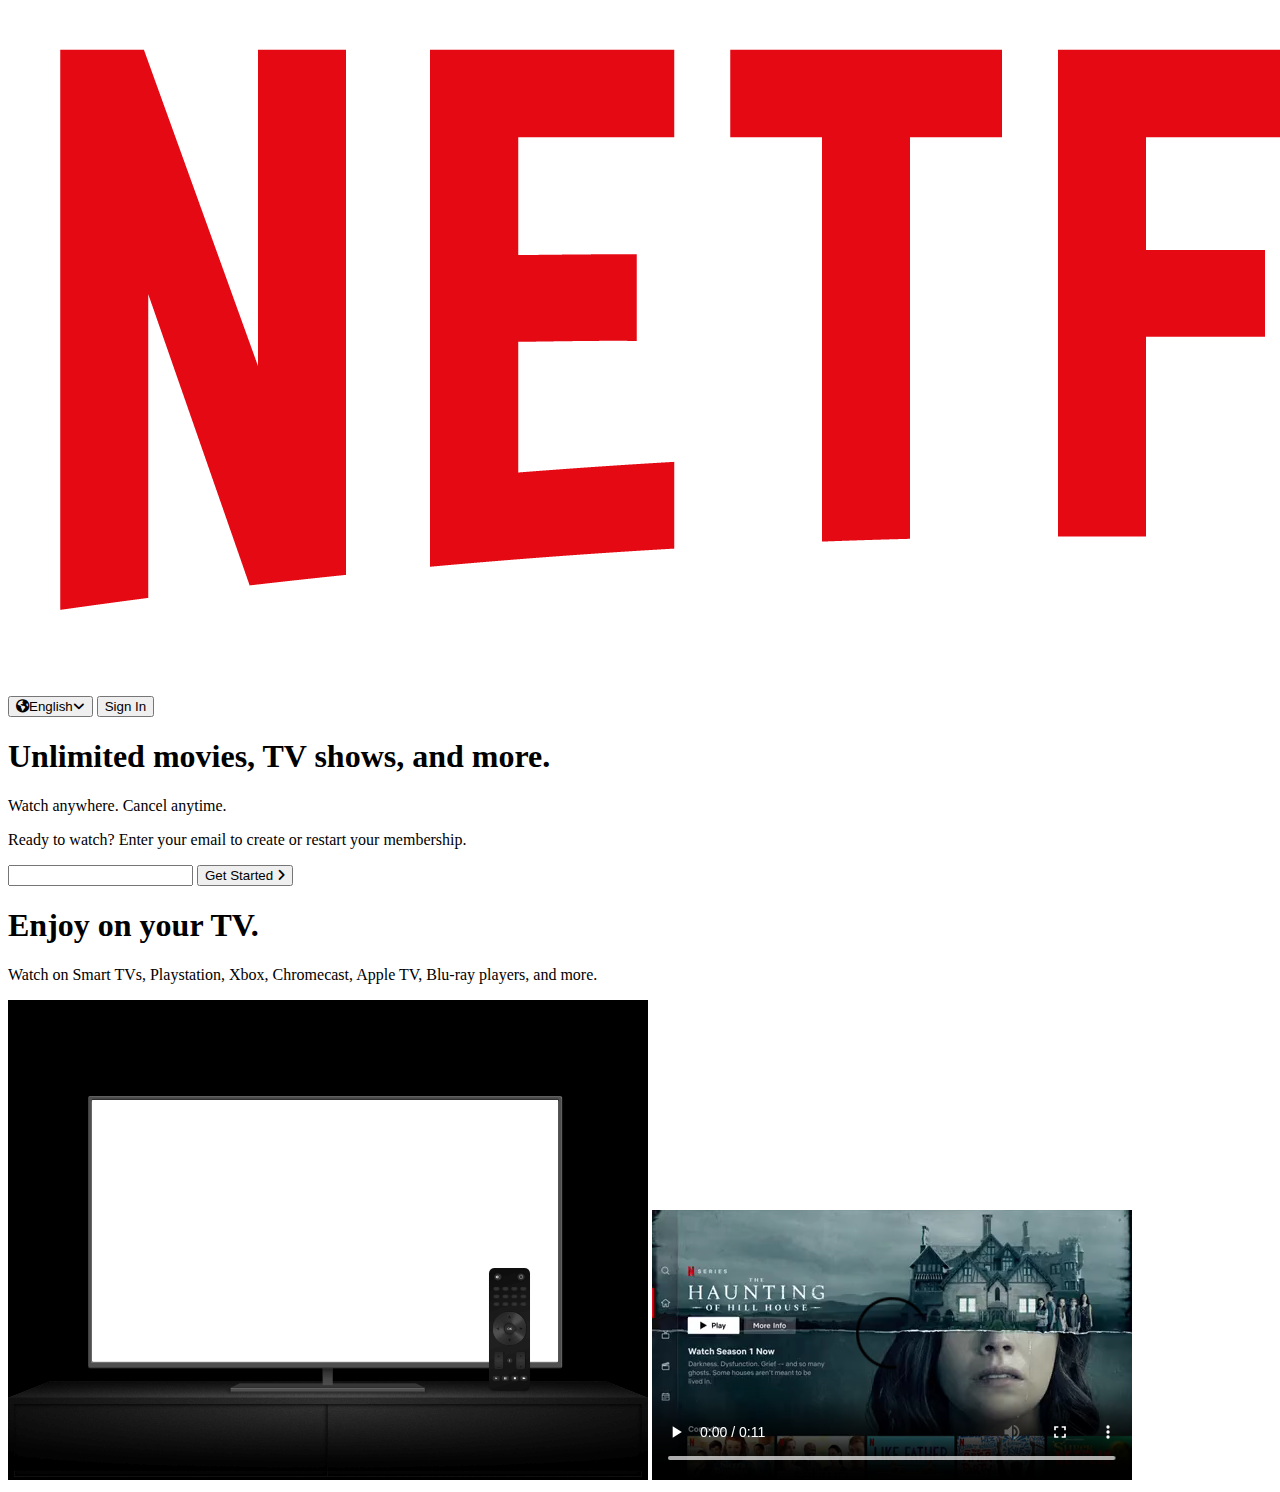
==== src/index.html @ de7ac5b5 "tv section done" ====
<!DOCTYPE html>
<html lang="en">
<head>
    <meta charset="UTF-8">
    <meta http-equiv="X-UA-Compatible" content="IE=edge">
    <meta name="viewport" content="width=device-width, initial-scale=1.0">
    <link rel="stylesheet" href="https://cdnjs.cloudflare.com/ajax/libs/font-awesome/6.1.1/css/all.min.css"/>
    <link rel="stylesheet" href="./styles/main.css">
    <title>Netflix-Clone</title>
</head>
<body>
    <header>
        <div class="logo"><a href="#"><img src="./images/netflix-logo-png-2562.png" alt=""></a></div>
        <div class="header-right">
            <button class="lan"><i class="fa-solid fa-earth-americas"></i>English<i class="fa-solid fa-angle-down"></i></button>
            <button class="signIn">Sign In</button>
        </div>
    </header>
    <section class="bg">
        <div class="form">
            <h1>Unlimited movies, TV shows, and more.</h1>
            <p>Watch anywhere. Cancel anytime.</p>
            <p>Ready to watch? Enter your email to create or restart your membership.</p>
            <form action="">
                <input type="email" name="email" id="1">
                <button>Get Started <i class="fa-solid fa-angle-right"></i></button>
            </form>
        </div>
        <div class="brightness"></div>
    </section>
    <main>
        <div class="tv">
            <div class="tv-container">
                <div class="tv-text">
                    <h1>Enjoy on your TV.</h1>
                    <p>Watch on Smart TVs, Playstation, Xbox, Chromecast, Apple TV, Blu-ray players, and more.</p>
                </div>
                <div class="tv-img">
                    <a class="tv-png"><img src="./images/tv.png" alt=""></a>
                    <a class="tv-vid"><video controls autoplay loop >
                        <source src="./images/video-tv-0819.m4v">
                    </video></a>
                </div>
            </div>
        </div>
    </main>
</body>
</html>
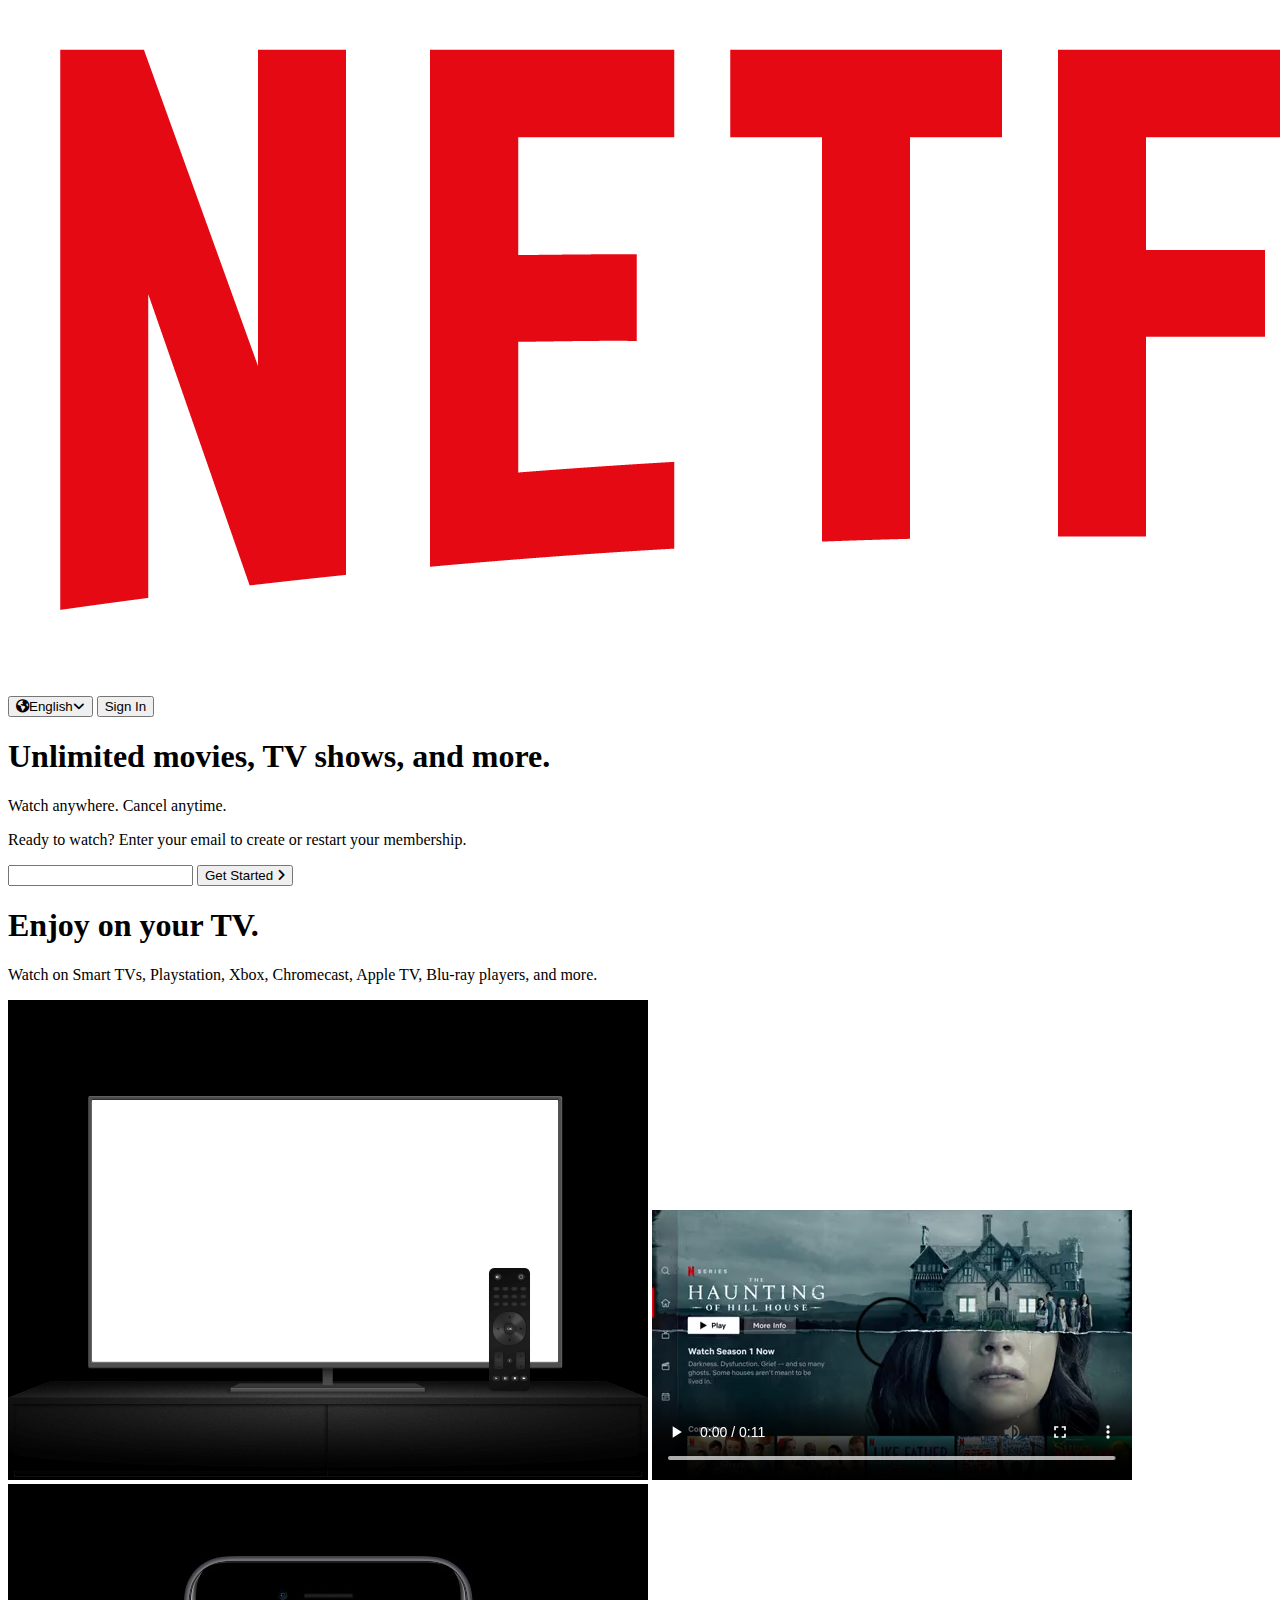
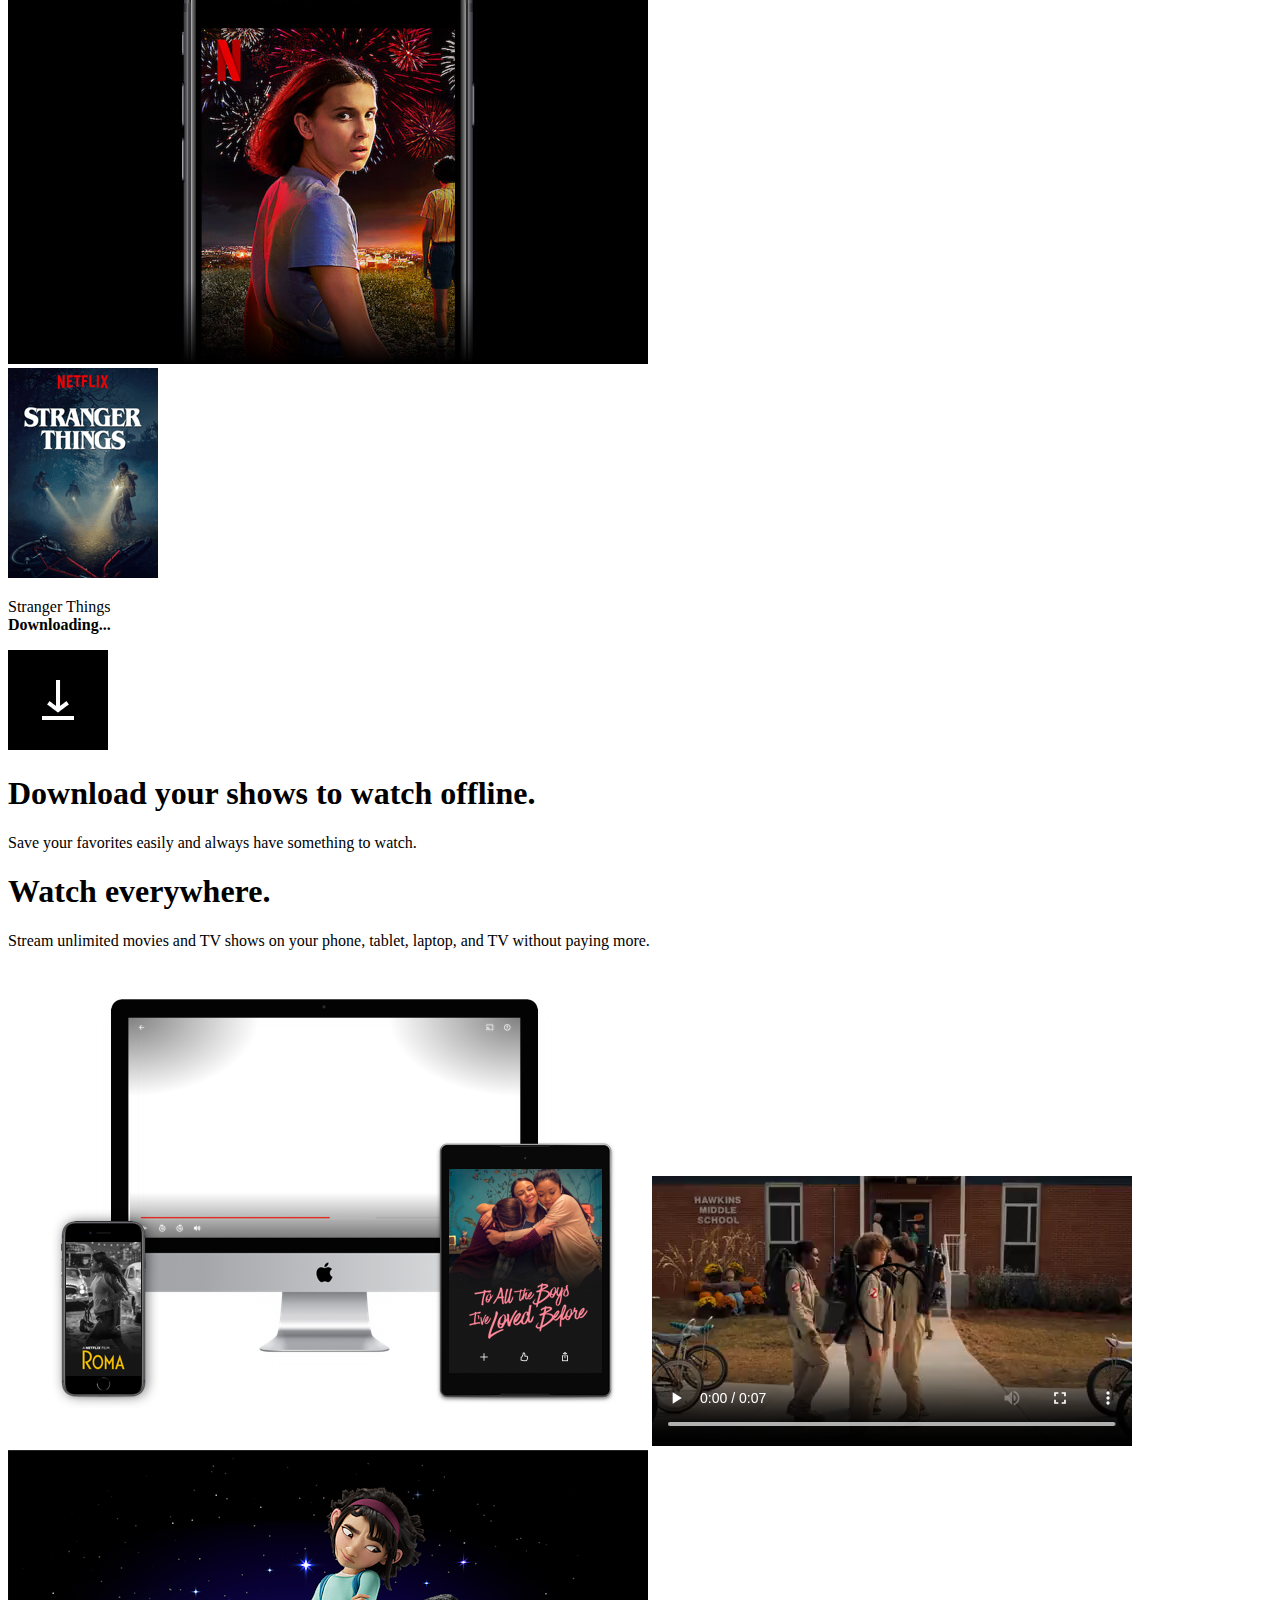
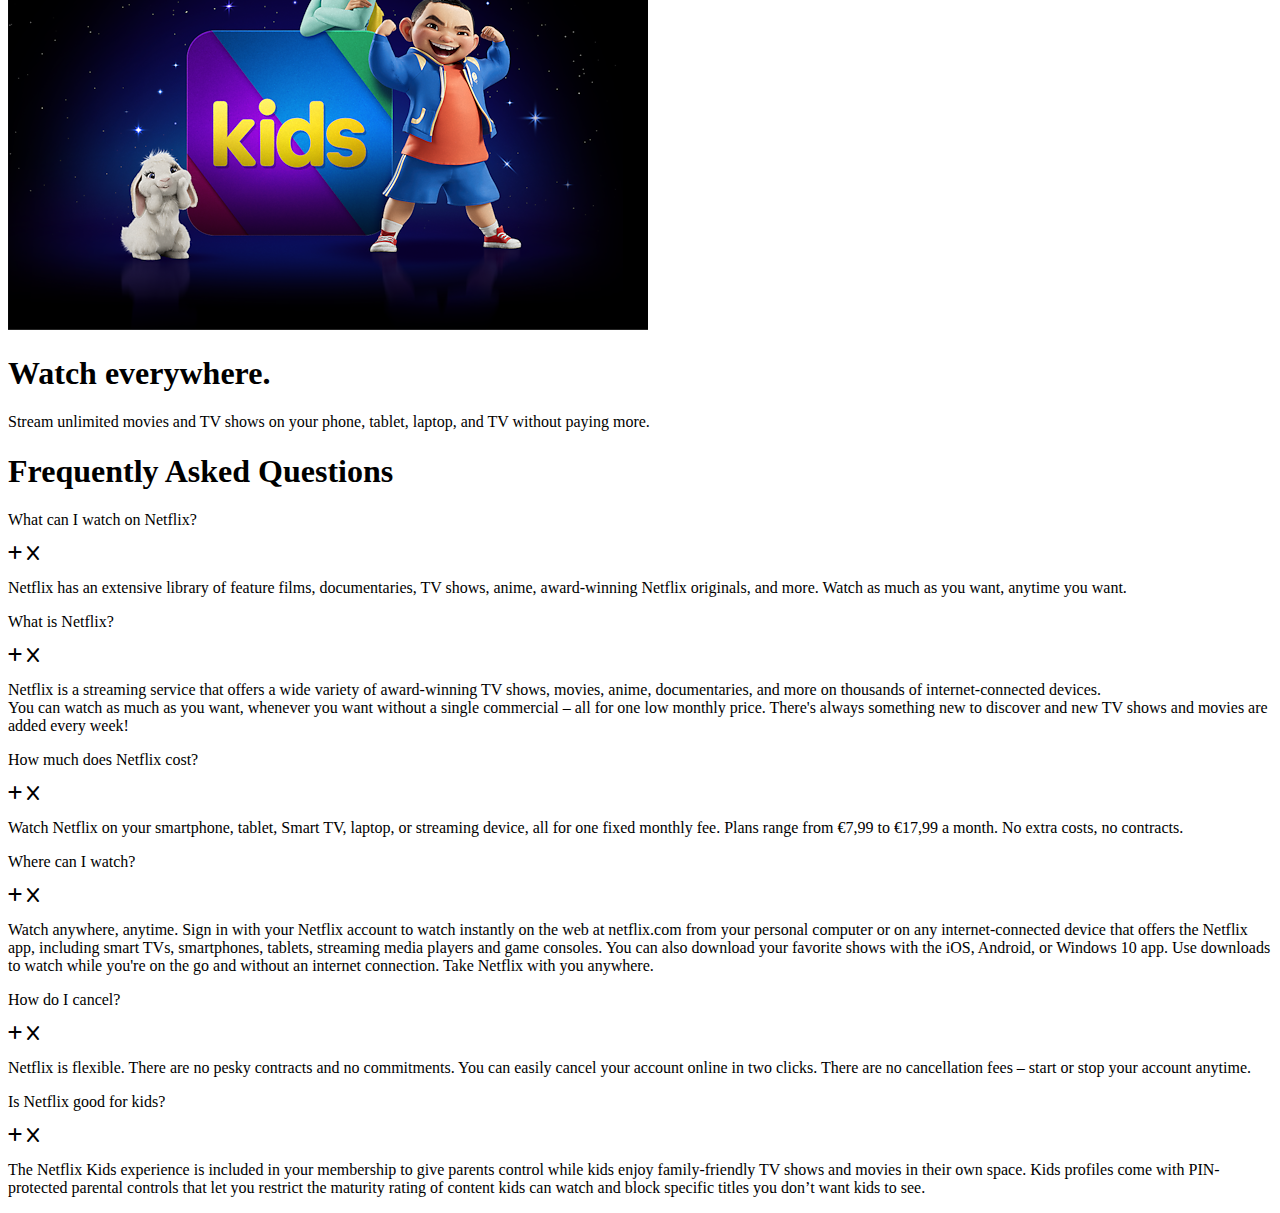
==== commit ea754d19: "asked section done" ====
--- a/src/index.html
+++ b/src/index.html
@@ -1,48 +1,249 @@
 <!DOCTYPE html>
 <html lang="en">
-<head>
-    <meta charset="UTF-8">
-    <meta http-equiv="X-UA-Compatible" content="IE=edge">
-    <meta name="viewport" content="width=device-width, initial-scale=1.0">
-    <link rel="stylesheet" href="https://cdnjs.cloudflare.com/ajax/libs/font-awesome/6.1.1/css/all.min.css"/>
-    <link rel="stylesheet" href="./styles/main.css">
+  <head>
+    <meta charset="UTF-8" />
+    <meta http-equiv="X-UA-Compatible" content="IE=edge" />
+    <meta name="viewport" content="width=device-width, initial-scale=1.0" />
+    <link
+      rel="stylesheet"
+      href="https://cdnjs.cloudflare.com/ajax/libs/font-awesome/6.1.1/css/all.min.css"
+    />
+    <link rel="stylesheet" href="./styles/main.css" />
     <title>Netflix-Clone</title>
-</head>
-<body>
+  </head>
+  <body>
     <header>
-        <div class="logo"><a href="#"><img src="./images/netflix-logo-png-2562.png" alt=""></a></div>
-        <div class="header-right">
-            <button class="lan"><i class="fa-solid fa-earth-americas"></i>English<i class="fa-solid fa-angle-down"></i></button>
-            <button class="signIn">Sign In</button>
-        </div>
+      <div class="logo">
+        <a href="#"><img src="./images/netflix-logo-png-2562.png" alt="" /></a>
+      </div>
+      <div class="header-right">
+        <button class="lan">
+          <i class="fa-solid fa-earth-americas"></i>English<i
+            class="fa-solid fa-angle-down"
+          ></i>
+        </button>
+        <button class="signIn">Sign In</button>
+      </div>
     </header>
     <section class="bg">
-        <div class="form">
-            <h1>Unlimited movies, TV shows, and more.</h1>
-            <p>Watch anywhere. Cancel anytime.</p>
-            <p>Ready to watch? Enter your email to create or restart your membership.</p>
-            <form action="">
-                <input type="email" name="email" id="1">
-                <button>Get Started <i class="fa-solid fa-angle-right"></i></button>
-            </form>
-        </div>
-        <div class="brightness"></div>
+      <div class="form">
+        <h1>Unlimited movies, TV shows, and more.</h1>
+        <p>Watch anywhere. Cancel anytime.</p>
+        <p>
+          Ready to watch? Enter your email to create or restart your membership.
+        </p>
+        <form action="">
+          <input type="email" name="email" id="1" />
+          <button>Get Started <i class="fa-solid fa-angle-right"></i></button>
+        </form>
+      </div>
+      <div class="brightness"></div>
     </section>
     <main>
-        <div class="tv">
-            <div class="tv-container">
-                <div class="tv-text">
-                    <h1>Enjoy on your TV.</h1>
-                    <p>Watch on Smart TVs, Playstation, Xbox, Chromecast, Apple TV, Blu-ray players, and more.</p>
-                </div>
-                <div class="tv-img">
-                    <a class="tv-png"><img src="./images/tv.png" alt=""></a>
-                    <a class="tv-vid"><video controls autoplay loop >
-                        <source src="./images/video-tv-0819.m4v">
-                    </video></a>
-                </div>
-            </div>
-        </div>
+      <!-- ============ Tv =========== -->
+      <div class="tv">
+        <div class="tv-container">
+          <div class="tv-text">
+            <h1>Enjoy on your TV.</h1>
+            <p>
+              Watch on Smart TVs, Playstation, Xbox, Chromecast, Apple TV,
+              Blu-ray players, and more.
+            </p>
+          </div>
+          <div class="tv-img">
+            <a class="tv-png"><img src="./images/tv.png" alt="" /></a>
+            <a class="tv-vid"
+              ><video controls autoplay loop>
+                <source src="./images/video-tv-0819.m4v" /></video
+            ></a>
+          </div>
+        </div>
+      </div>
+      <!-- ============ download =============== -->
+      <div class="download">
+        <div class="download-container">
+          <div class="download-img">
+            <a class="do-img" href="#"
+              ><img src="./images/mobile-0819.jpg" alt=""
+            /></a>
+            <div class="icon">
+              <a href="#"><img src="./images/boxshot.png" alt="" /></a>
+              <p>
+                Stranger Things <br />
+                <b>Downloading...</b>
+              </p>
+              <a><img src="./images/download-icon.gif" alt="" /> </a>
+            </div>
+          </div>
+          <div class="download-text">
+            <h1>Download your shows to watch offline.</h1>
+            <p>
+              Save your favorites easily and always have something to watch.
+            </p>
+          </div>
+        </div>
+      </div>
+      <!-- ============ watch everywhere ============ -->
+      <div class="everywhere">
+        <div class="everywhere-container">
+          <div class="everywhere-text">
+            <h1>Watch everywhere.</h1>
+            <p>
+              Stream unlimited movies and TV shows on your phone, tablet,
+              laptop, and TV without paying more.
+            </p>
+          </div>
+          <div class="everywhere-img">
+            <a class="everywhere-png"
+              ><img src="./images/device-pile.png" alt=""
+            /></a>
+            <a class="everywhere-vid"
+              ><video controls autoplay loop>
+                <source src="./images/video-devices.m4v" /></video
+            ></a>
+          </div>
+        </div>
+      </div>
+      <!-- =============== kids ============= -->
+      <div class="kids">
+        <div class="kids-container">
+          <div class="kids-img">
+            <a><img src="./images/kids.png" alt="" /></a>
+          </div>
+          <div class="kids-text">
+            <h1>Watch everywhere.</h1>
+            <p>
+              Stream unlimited movies and TV shows on your phone, tablet,
+              laptop, and TV without paying more.
+            </p>
+          </div>
+        </div>
+      </div>
+      <!-- ============ asked ============ -->
+      <div class="asked">
+        <div class="asked-container">
+          <h1>Frequently Asked Questions</h1>
+          <div class="questions">
+            <div onclick="one()" class="one">
+              <a>
+                <p>What can I watch on Netflix?</p>
+                <div class="plus">
+                  <i id="plus" class="fa-solid fa-plus"></i>
+                  <i id="iX" class="fa-solid fa-x"></i>
+                </div>
+              </a>
+              <div id="details">
+                <p>
+                  Netflix has an extensive library of feature films,
+                  documentaries, TV shows, anime, award-winning Netflix
+                  originals, and more. Watch as much as you want, anytime you
+                  want.
+                </p>
+              </div>
+            </div>
+            <!-- ============= two =========== -->
+            <div onclick="two()" class="two">
+              <a>
+                <p>What is Netflix?</p>
+                <div class="plus">
+                  <i id="plusTwo" class="fa-solid fa-plus"></i>
+                  <i id="iXTwo" class="fa-solid fa-x"></i>
+                </div>
+              </a>
+              <div id="detailsTwo">
+                <p>
+                  Netflix is a streaming service that offers a wide variety of
+                  award-winning TV shows, movies, anime, documentaries, and more
+                  on thousands of internet-connected devices. <br />
+                  You can watch as much as you want, whenever you want without a
+                  single commercial – all for one low monthly price. There's
+                  always something new to discover and new TV shows and movies
+                  are added every week!
+                </p>
+              </div>
+            </div>
+            <!-- ========= three =========== -->
+            <div onclick="three()" class="three">
+              <a>
+                <p>How much does Netflix cost?</p>
+                <div class="plus">
+                  <i id="plusThree" class="fa-solid fa-plus"></i>
+                  <i id="iXThree" class="fa-solid fa-x"></i>
+                </div>
+              </a>
+              <div id="detailsThree">
+                <p>
+                  Watch Netflix on your smartphone, tablet, Smart TV, laptop, or
+                  streaming device, all for one fixed monthly fee. Plans range
+                  from €7,99 to €17,99 a month. No extra costs, no contracts.
+                </p>
+              </div>
+            </div>
+            <!-- ======= four ========== -->
+            <div onclick="four()" class="four">
+              <a>
+                <p>Where can I watch?</p>
+                <div class="plus">
+                  <i id="plusFour" class="fa-solid fa-plus"></i>
+                  <i id="iXFour" class="fa-solid fa-x"></i>
+                </div>
+              </a>
+              <div id="detailsFour">
+                <p>
+                  Watch anywhere, anytime. Sign in with your Netflix account to
+                  watch instantly on the web at netflix.com from your personal
+                  computer or on any internet-connected device that offers the
+                  Netflix app, including smart TVs, smartphones, tablets,
+                  streaming media players and game consoles. You can also
+                  download your favorite shows with the iOS, Android, or Windows
+                  10 app. Use downloads to watch while you're on the go and
+                  without an internet connection. Take Netflix with you
+                  anywhere.
+                </p>
+              </div>
+            </div>
+            <!-- =========== five ========== -->
+            <div onclick="five()" class="five">
+              <a>
+                <p>How do I cancel?</p>
+                <div class="plus">
+                  <i id="plusFive" class="fa-solid fa-plus"></i>
+                  <i id="iXFive" class="fa-solid fa-x"></i>
+                </div>
+              </a>
+              <div id="detailsFive">
+                <p>
+                  Netflix is flexible. There are no pesky contracts and no
+                  commitments. You can easily cancel your account online in two
+                  clicks. There are no cancellation fees – start or stop your
+                  account anytime.
+                </p>
+              </div>
+            </div>
+            <!-- ========== six =========== -->
+            <div onclick="six()" class="six">
+              <a>
+                <p>Is Netflix good for kids?</p>
+                <div class="plus">
+                  <i id="plusSix" class="fa-solid fa-plus"></i>
+                  <i id="iXSix" class="fa-solid fa-x"></i>
+                </div>
+              </a>
+              <div id="detailsSix">
+                <p>
+                  The Netflix Kids experience is included in your membership to
+                  give parents control while kids enjoy family-friendly TV shows
+                  and movies in their own space. Kids profiles come with
+                  PIN-protected parental controls that let you restrict the
+                  maturity rating of content kids can watch and block specific
+                  titles you don’t want kids to see.
+                </p>
+              </div>
+            </div>
+          </div>
+        </div>
+      </div>
     </main>
-</body>
-</html>+    <script src="./javascript/main.js"></script>
+  </body>
+</html>
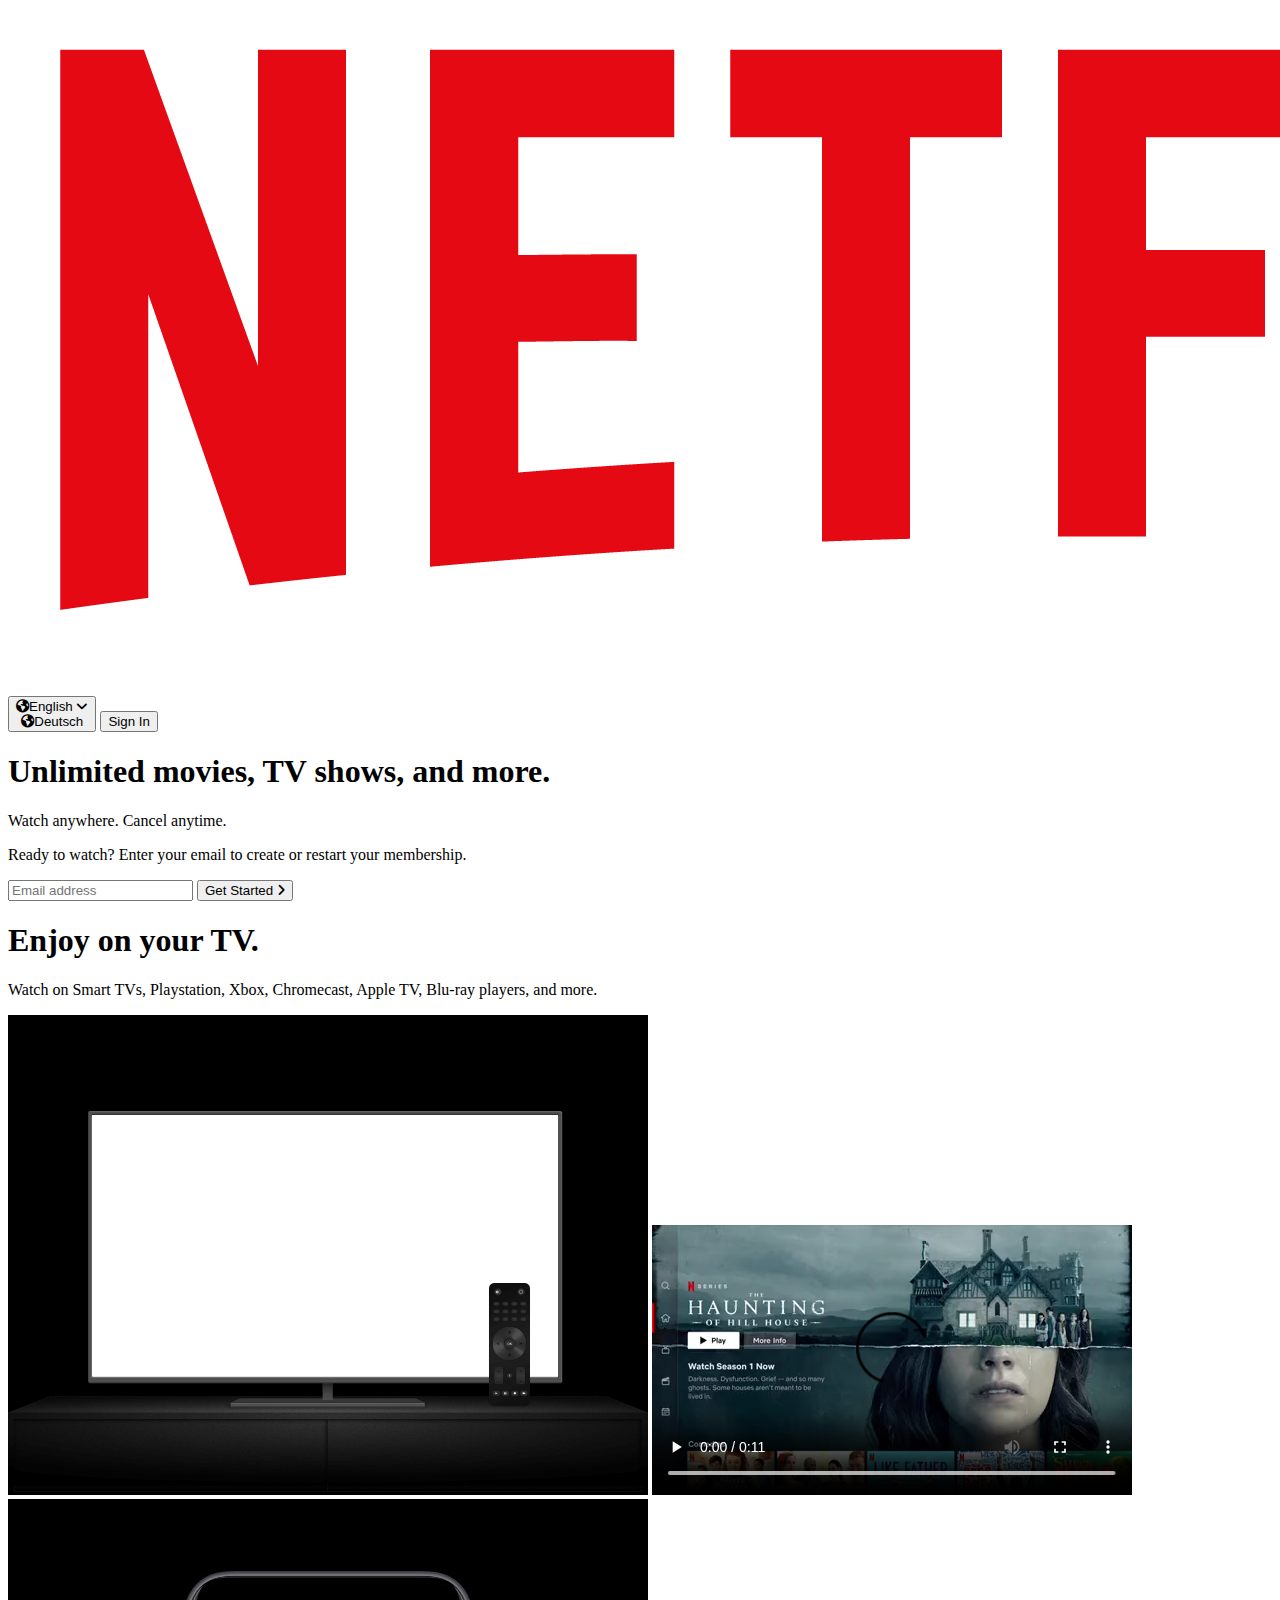
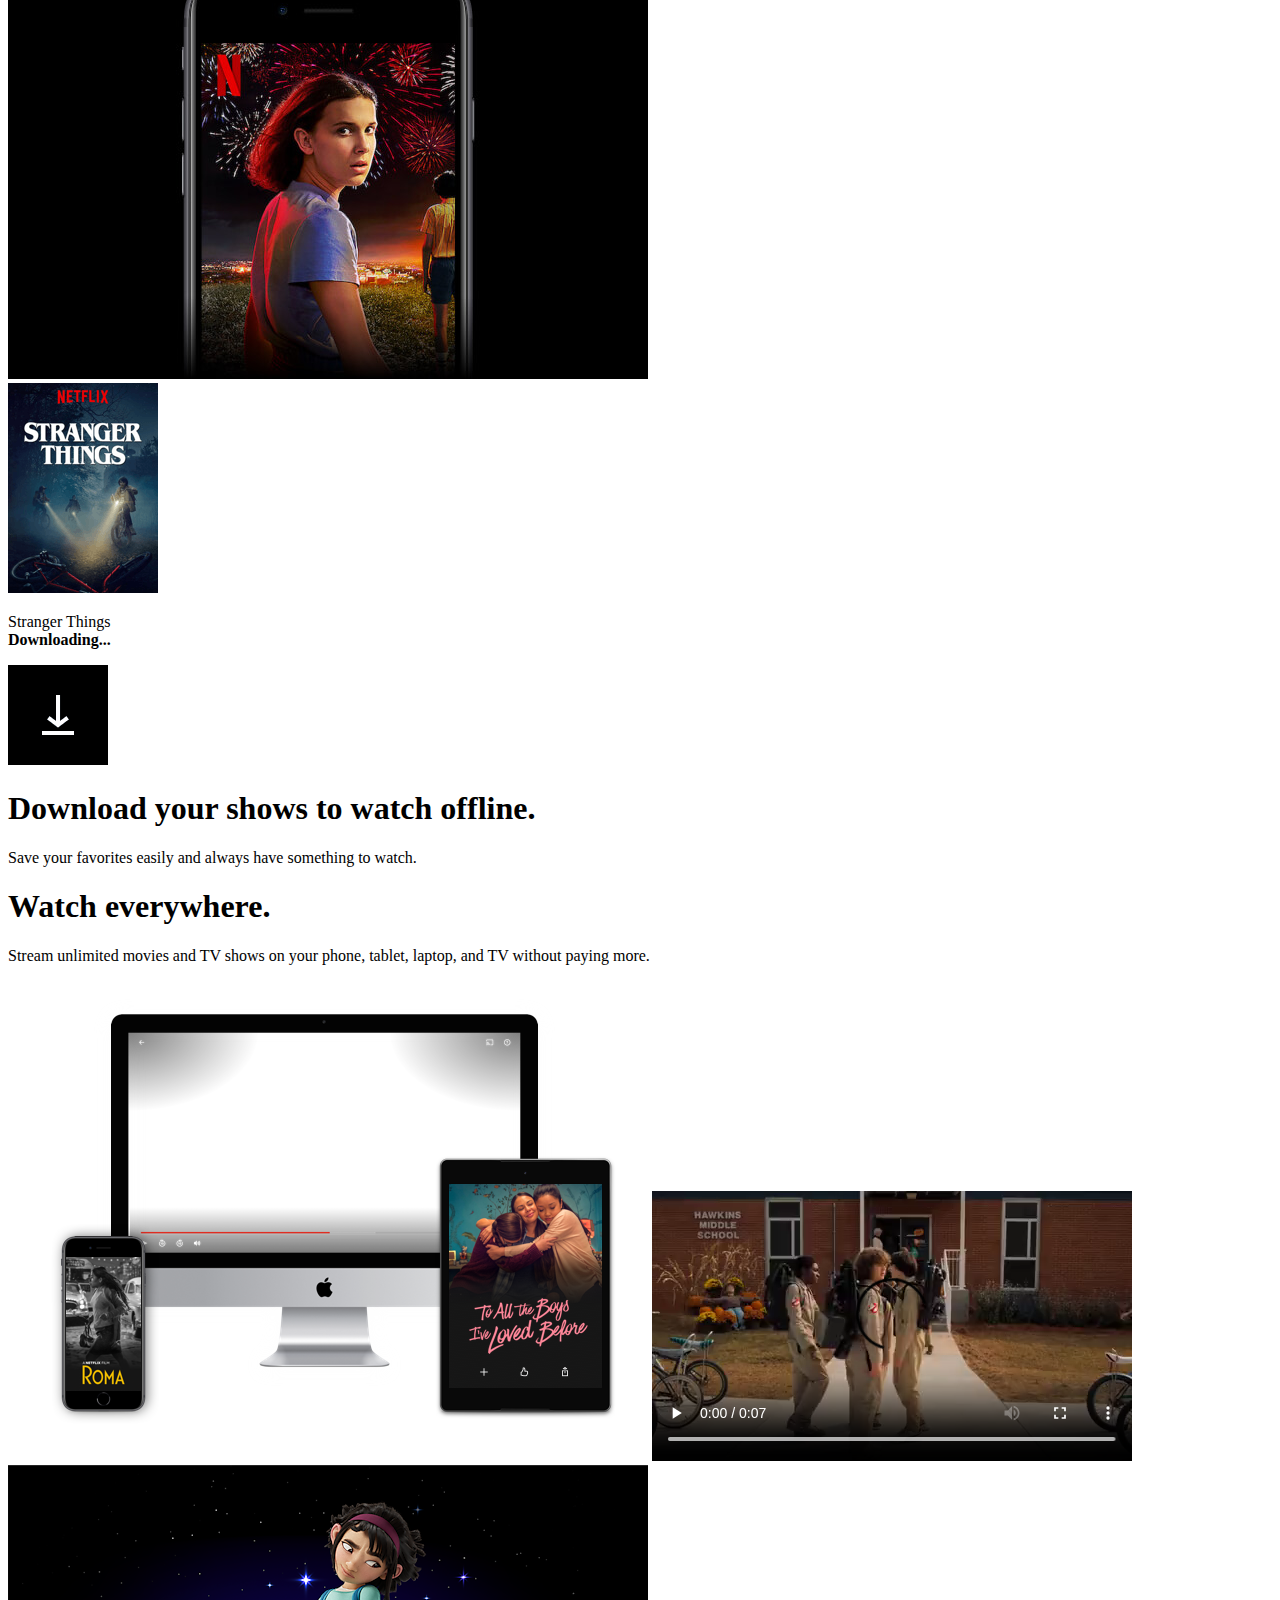
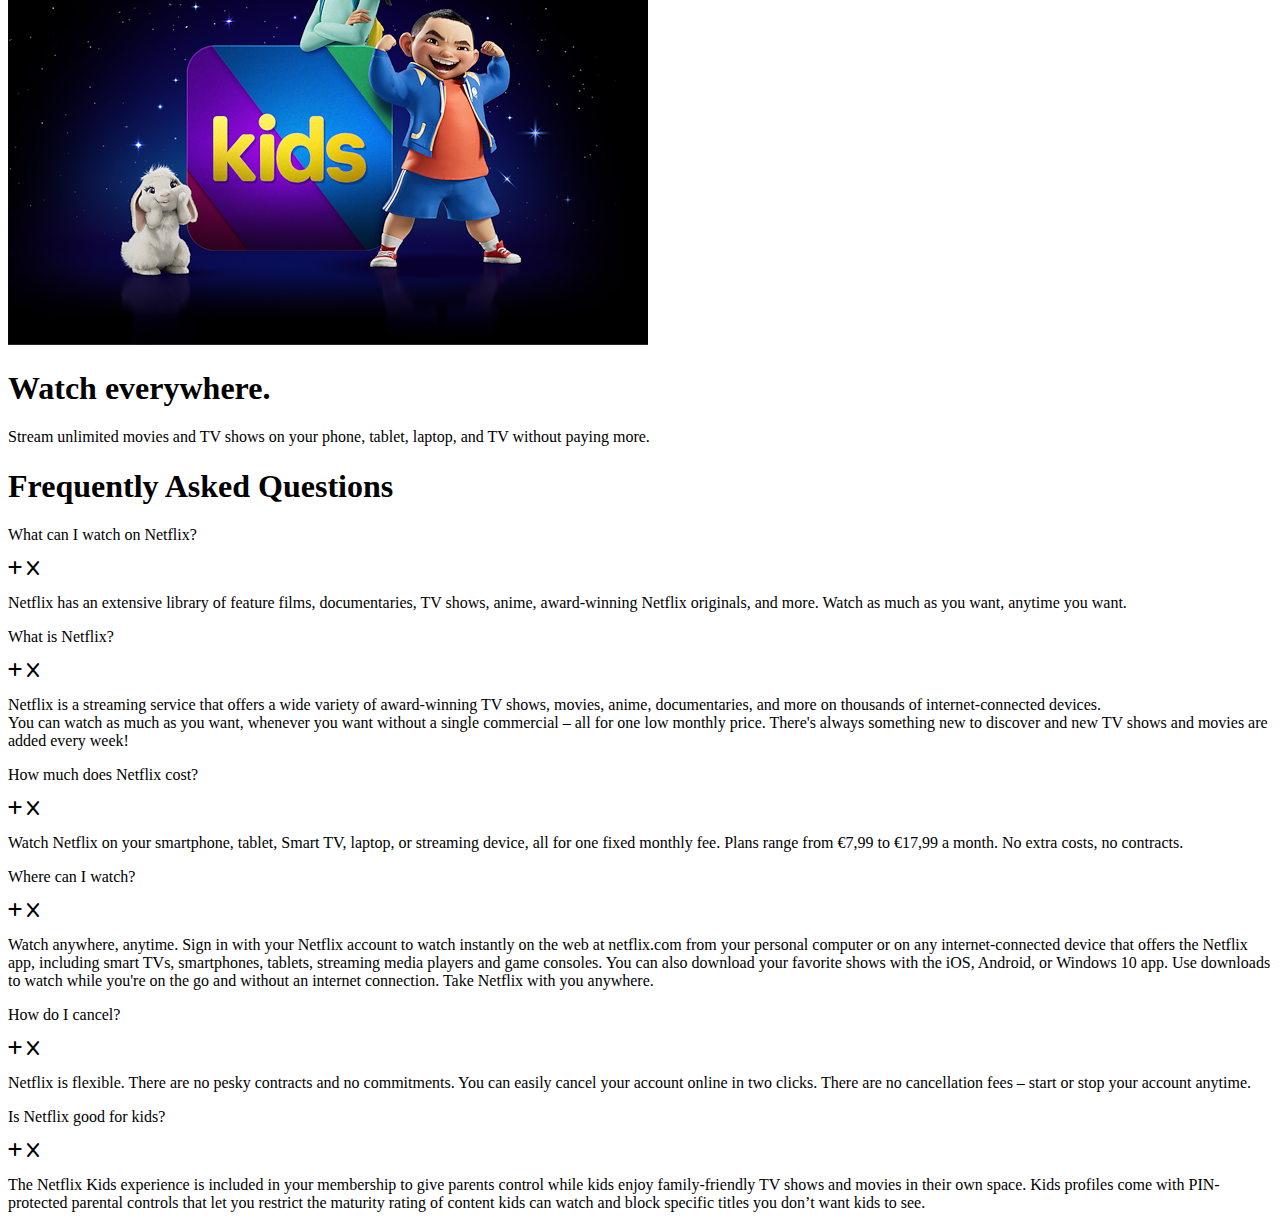
==== commit 678fe38f: "language drop done" ====
--- a/src/index.html
+++ b/src/index.html
@@ -17,10 +17,12 @@
         <a href="#"><img src="./images/netflix-logo-png-2562.png" alt="" /></a>
       </div>
       <div class="header-right">
-        <button class="lan">
-          <i class="fa-solid fa-earth-americas"></i>English<i
-            class="fa-solid fa-angle-down"
-          ></i>
+        <button onclick="lan()" class="lan">
+          <i class="fa-solid fa-earth-americas"></i>English
+          <i class="fa-solid fa-angle-down"></i>
+          <div id="langauge">
+              <a><i class="fa-solid fa-earth-americas"></i>Deutsch</a>
+          </div>
         </button>
         <button class="signIn">Sign In</button>
       </div>
@@ -33,7 +35,7 @@
           Ready to watch? Enter your email to create or restart your membership.
         </p>
         <form action="">
-          <input type="email" name="email" id="1" />
+          <input placeholder="Email address" type="email" name="email" id="1" />
           <button>Get Started <i class="fa-solid fa-angle-right"></i></button>
         </form>
       </div>
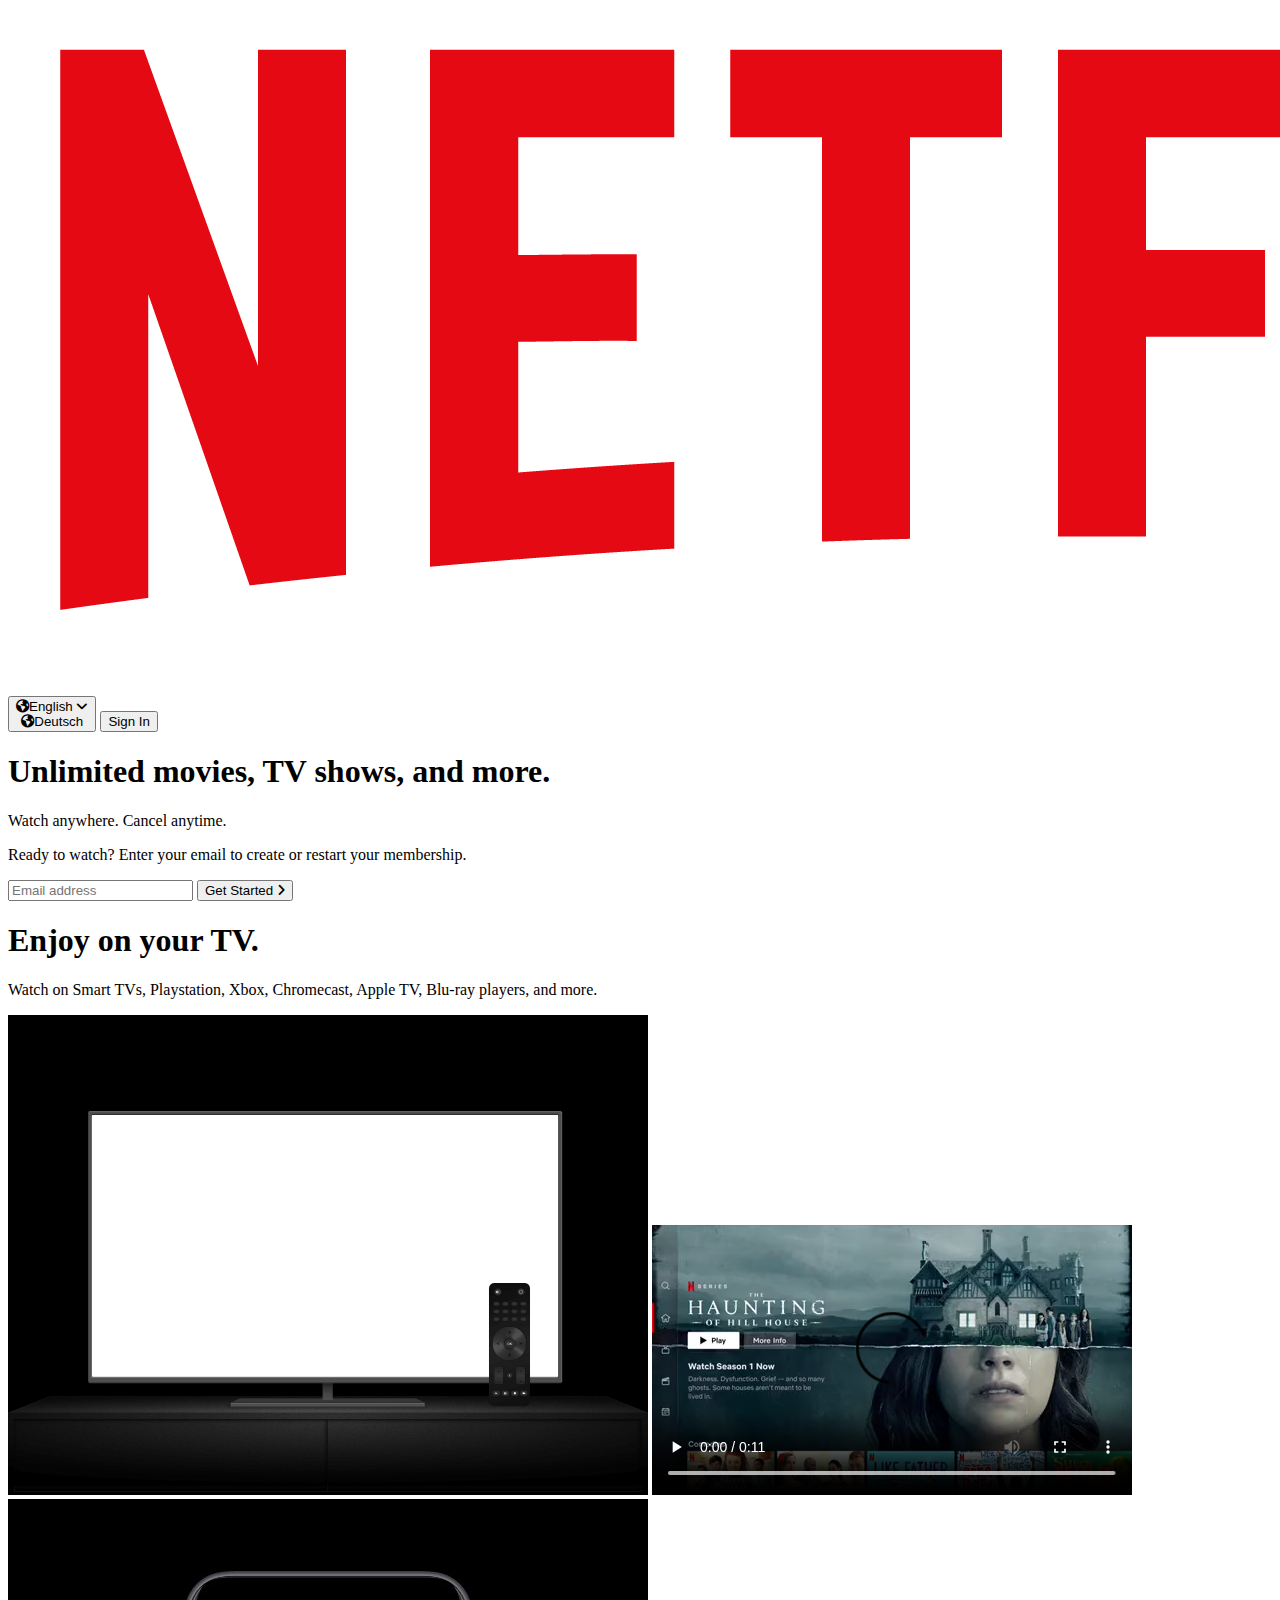
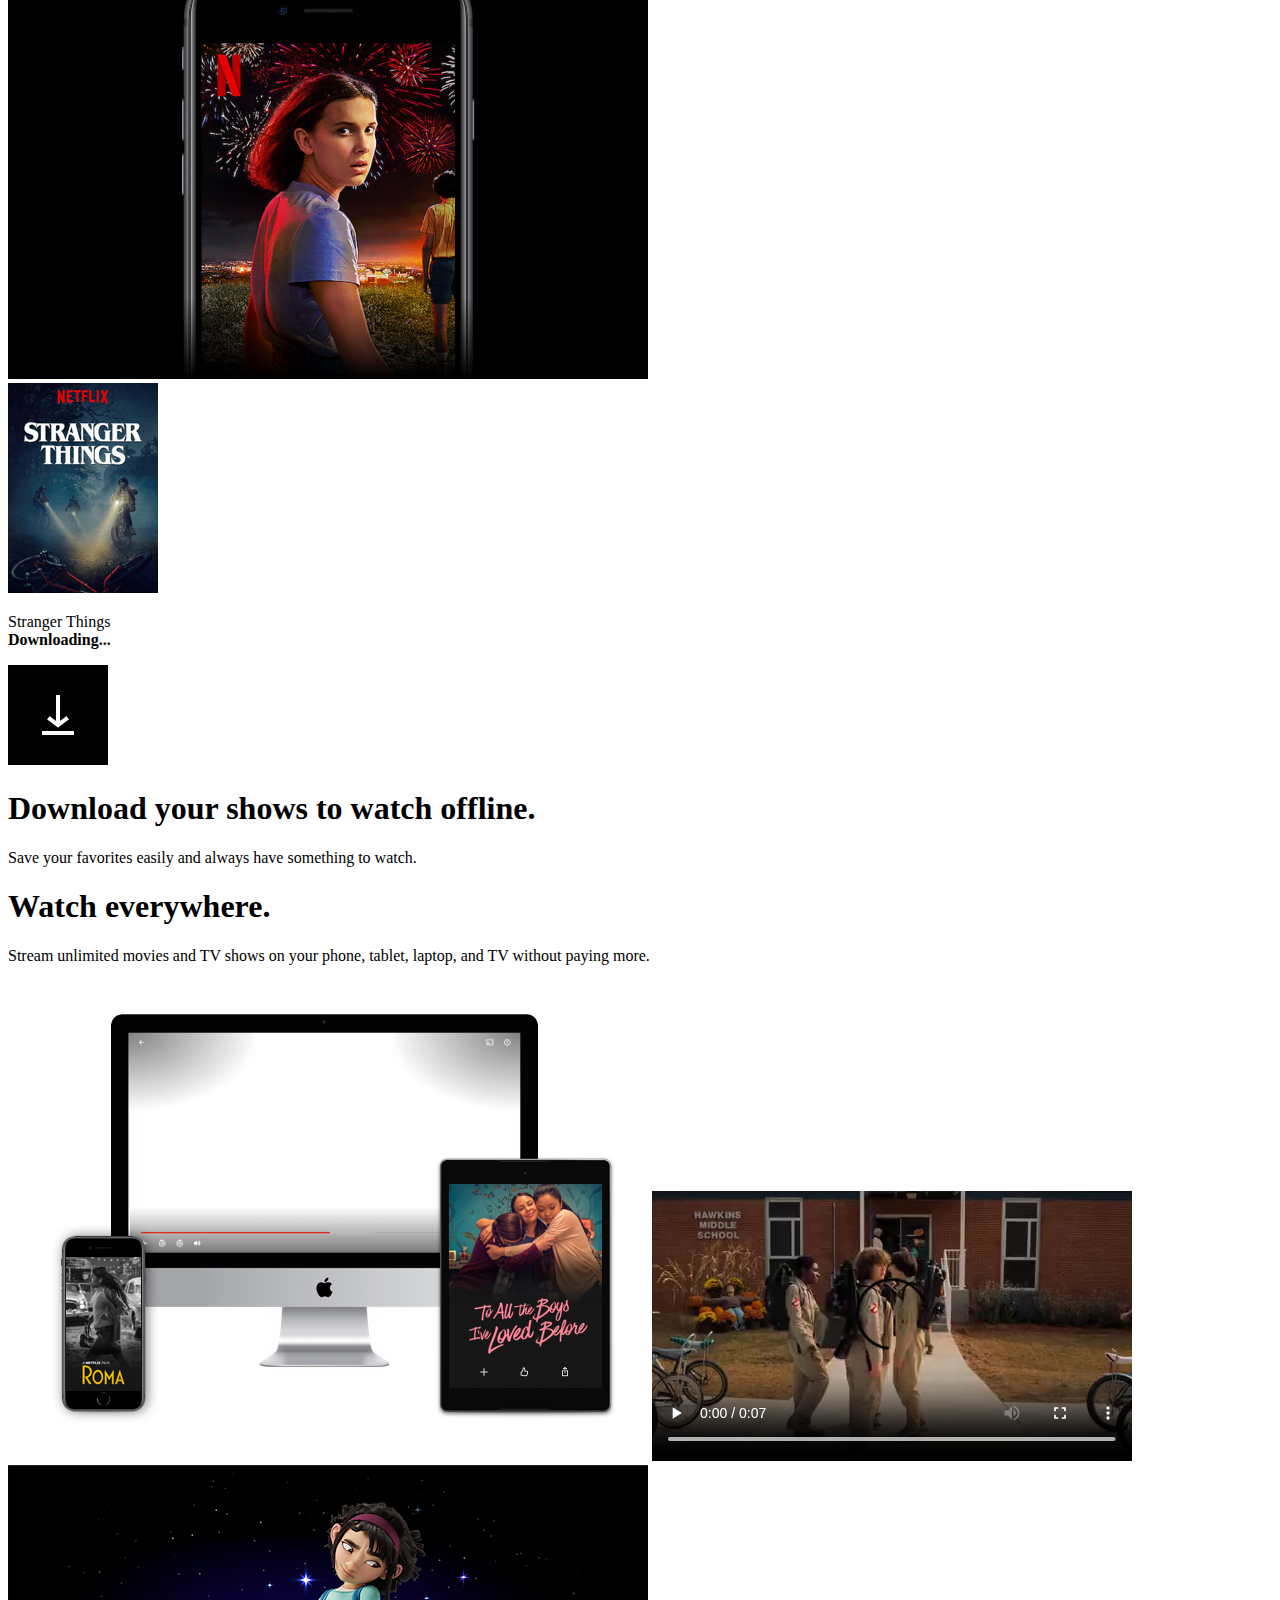
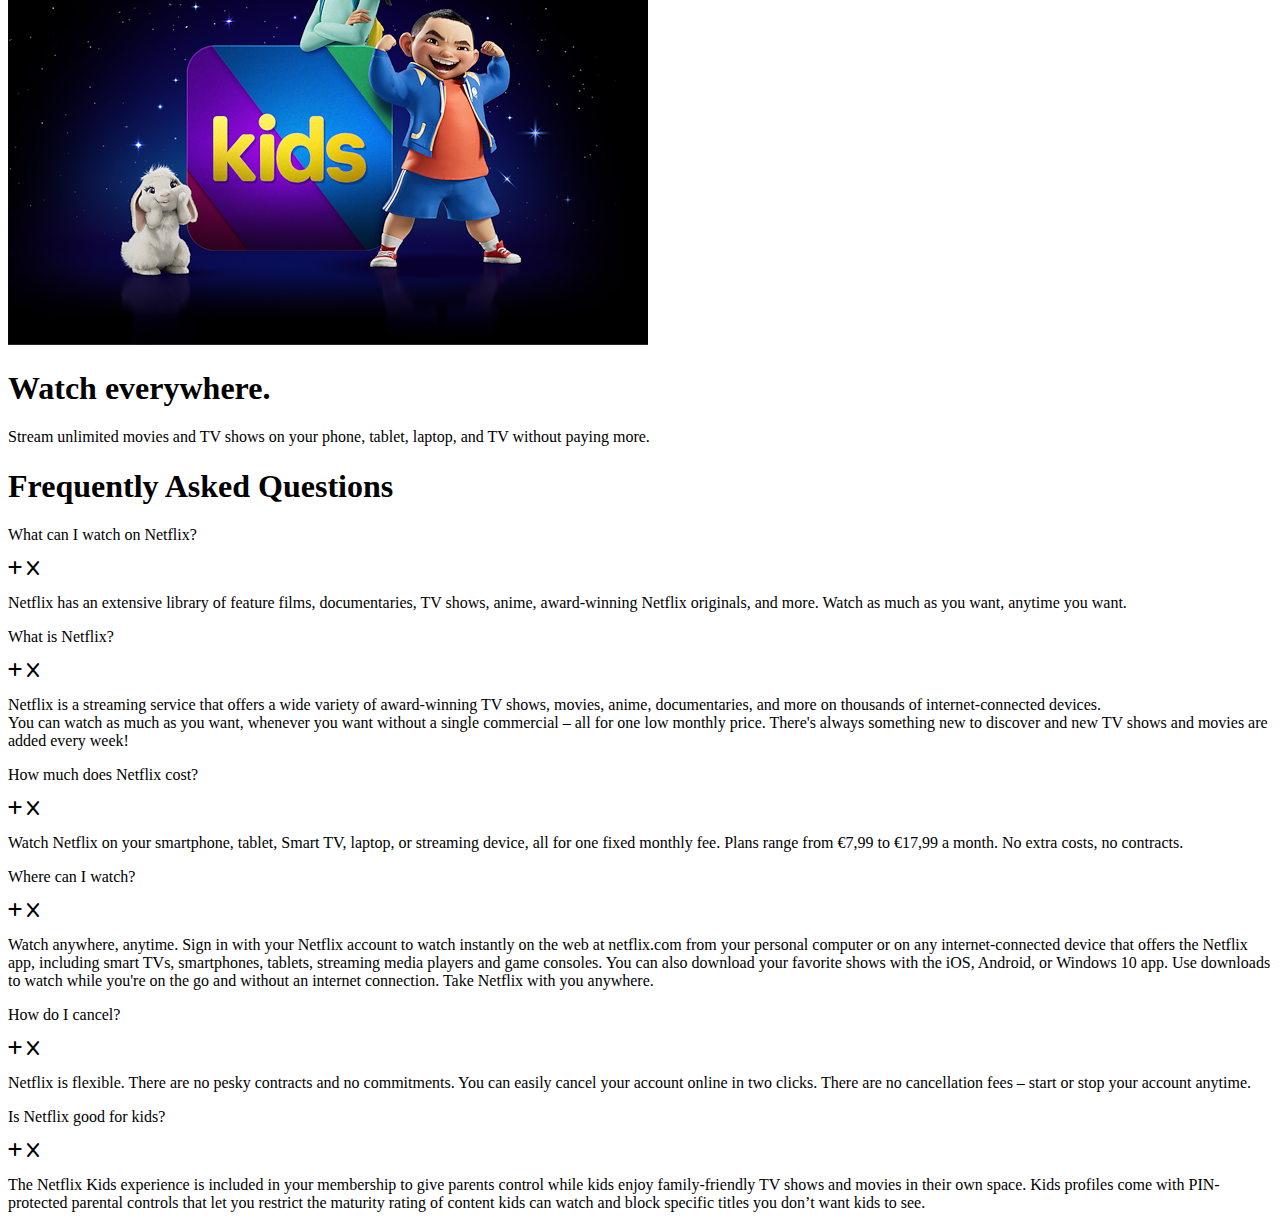
==== commit 934fea67: "language drop done" ====
--- a/src/index.html
+++ b/src/index.html
@@ -134,7 +134,9 @@
                   <i id="iX" class="fa-solid fa-x"></i>
                 </div>
               </a>
-              <div id="details">
+              
+            </div>
+            <div id="details">
                 <p>
                   Netflix has an extensive library of feature films,
                   documentaries, TV shows, anime, award-winning Netflix
@@ -142,7 +144,6 @@
                   want.
                 </p>
               </div>
-            </div>
             <!-- ============= two =========== -->
             <div onclick="two()" class="two">
               <a>
@@ -152,7 +153,9 @@
                   <i id="iXTwo" class="fa-solid fa-x"></i>
                 </div>
               </a>
-              <div id="detailsTwo">
+              
+            </div>
+            <div id="detailsTwo">
                 <p>
                   Netflix is a streaming service that offers a wide variety of
                   award-winning TV shows, movies, anime, documentaries, and more
@@ -163,7 +166,6 @@
                   are added every week!
                 </p>
               </div>
-            </div>
             <!-- ========= three =========== -->
             <div onclick="three()" class="three">
               <a>
@@ -173,14 +175,15 @@
                   <i id="iXThree" class="fa-solid fa-x"></i>
                 </div>
               </a>
-              <div id="detailsThree">
+              
+            </div>
+            <div id="detailsThree">
                 <p>
                   Watch Netflix on your smartphone, tablet, Smart TV, laptop, or
                   streaming device, all for one fixed monthly fee. Plans range
                   from €7,99 to €17,99 a month. No extra costs, no contracts.
                 </p>
               </div>
-            </div>
             <!-- ======= four ========== -->
             <div onclick="four()" class="four">
               <a>
@@ -190,7 +193,9 @@
                   <i id="iXFour" class="fa-solid fa-x"></i>
                 </div>
               </a>
-              <div id="detailsFour">
+              
+            </div>
+            <div id="detailsFour">
                 <p>
                   Watch anywhere, anytime. Sign in with your Netflix account to
                   watch instantly on the web at netflix.com from your personal
@@ -203,7 +208,6 @@
                   anywhere.
                 </p>
               </div>
-            </div>
             <!-- =========== five ========== -->
             <div onclick="five()" class="five">
               <a>
@@ -213,7 +217,9 @@
                   <i id="iXFive" class="fa-solid fa-x"></i>
                 </div>
               </a>
-              <div id="detailsFive">
+             
+            </div>
+            <div id="detailsFive">
                 <p>
                   Netflix is flexible. There are no pesky contracts and no
                   commitments. You can easily cancel your account online in two
@@ -221,7 +227,6 @@
                   account anytime.
                 </p>
               </div>
-            </div>
             <!-- ========== six =========== -->
             <div onclick="six()" class="six">
               <a>
@@ -231,7 +236,9 @@
                   <i id="iXSix" class="fa-solid fa-x"></i>
                 </div>
               </a>
-              <div id="detailsSix">
+              
+            </div>
+            <div id="detailsSix">
                 <p>
                   The Netflix Kids experience is included in your membership to
                   give parents control while kids enjoy family-friendly TV shows
@@ -241,7 +248,6 @@
                   titles you don’t want kids to see.
                 </p>
               </div>
-            </div>
           </div>
         </div>
       </div>
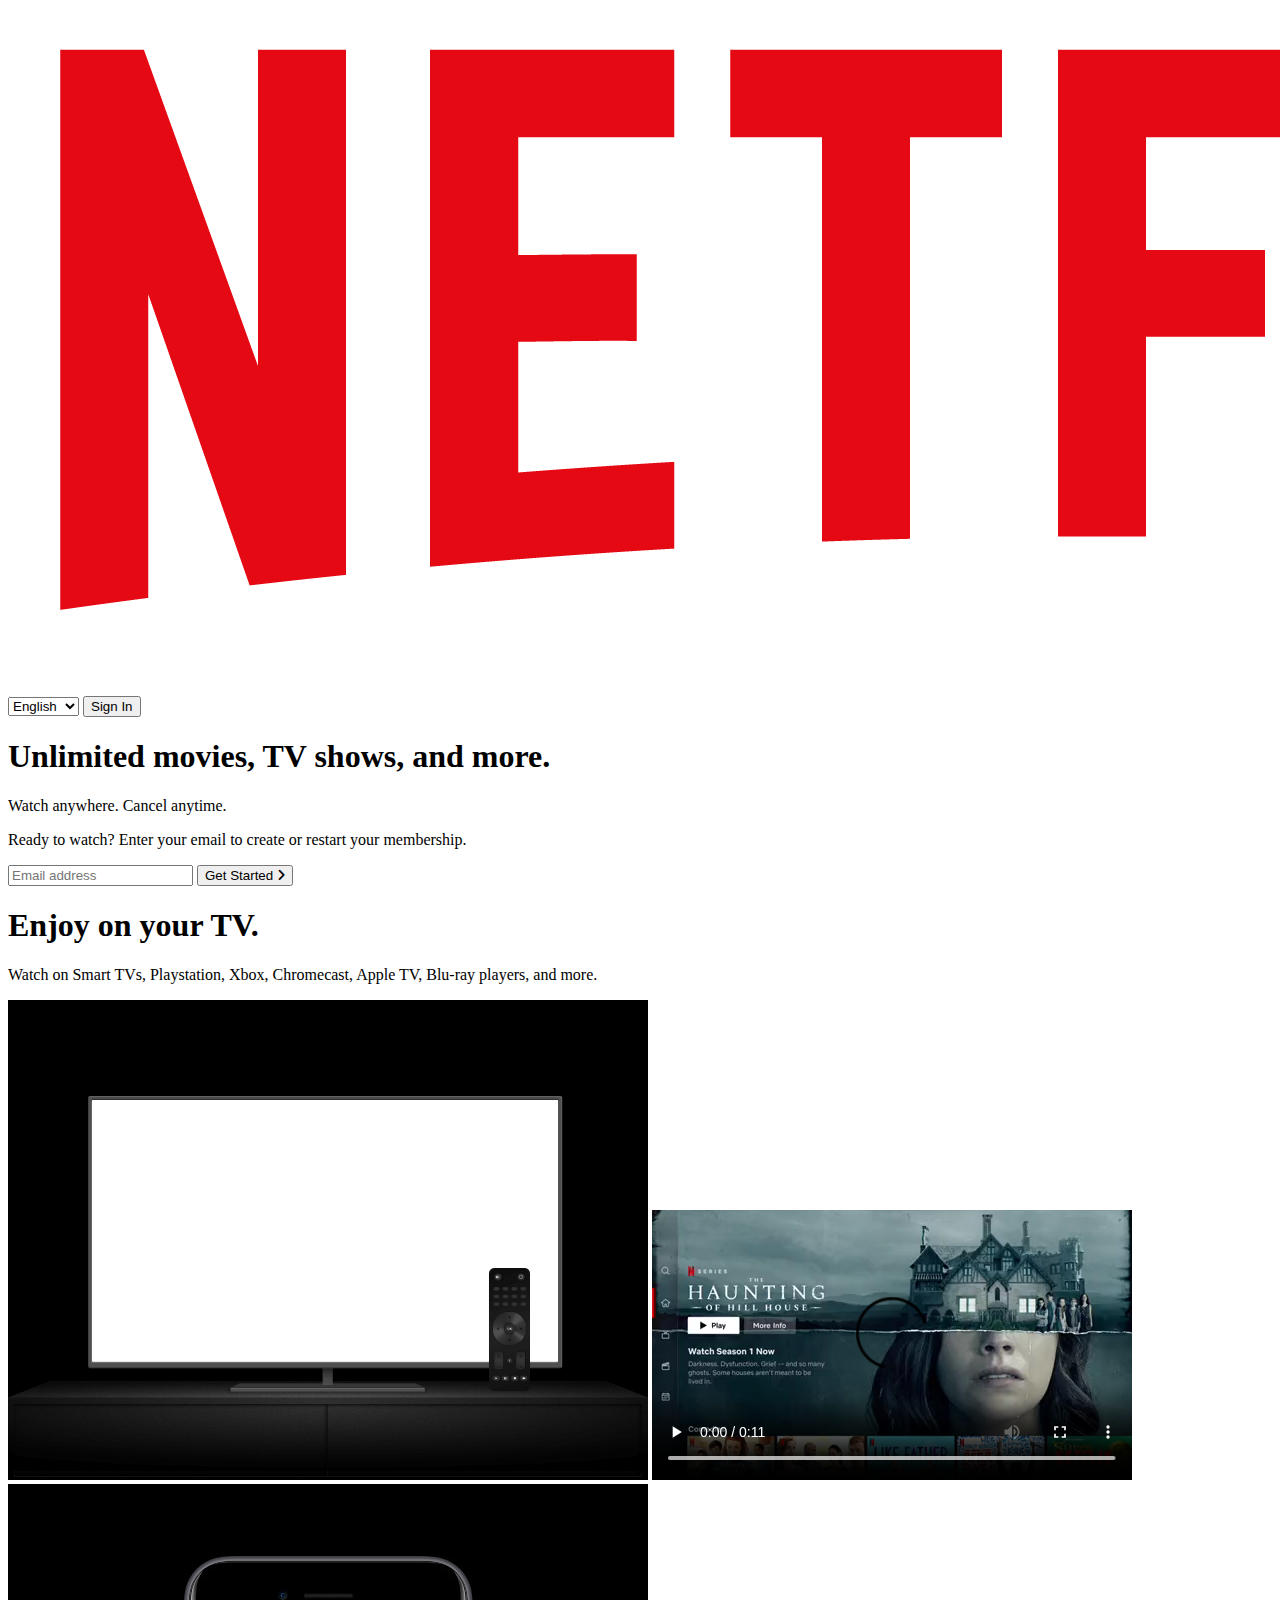
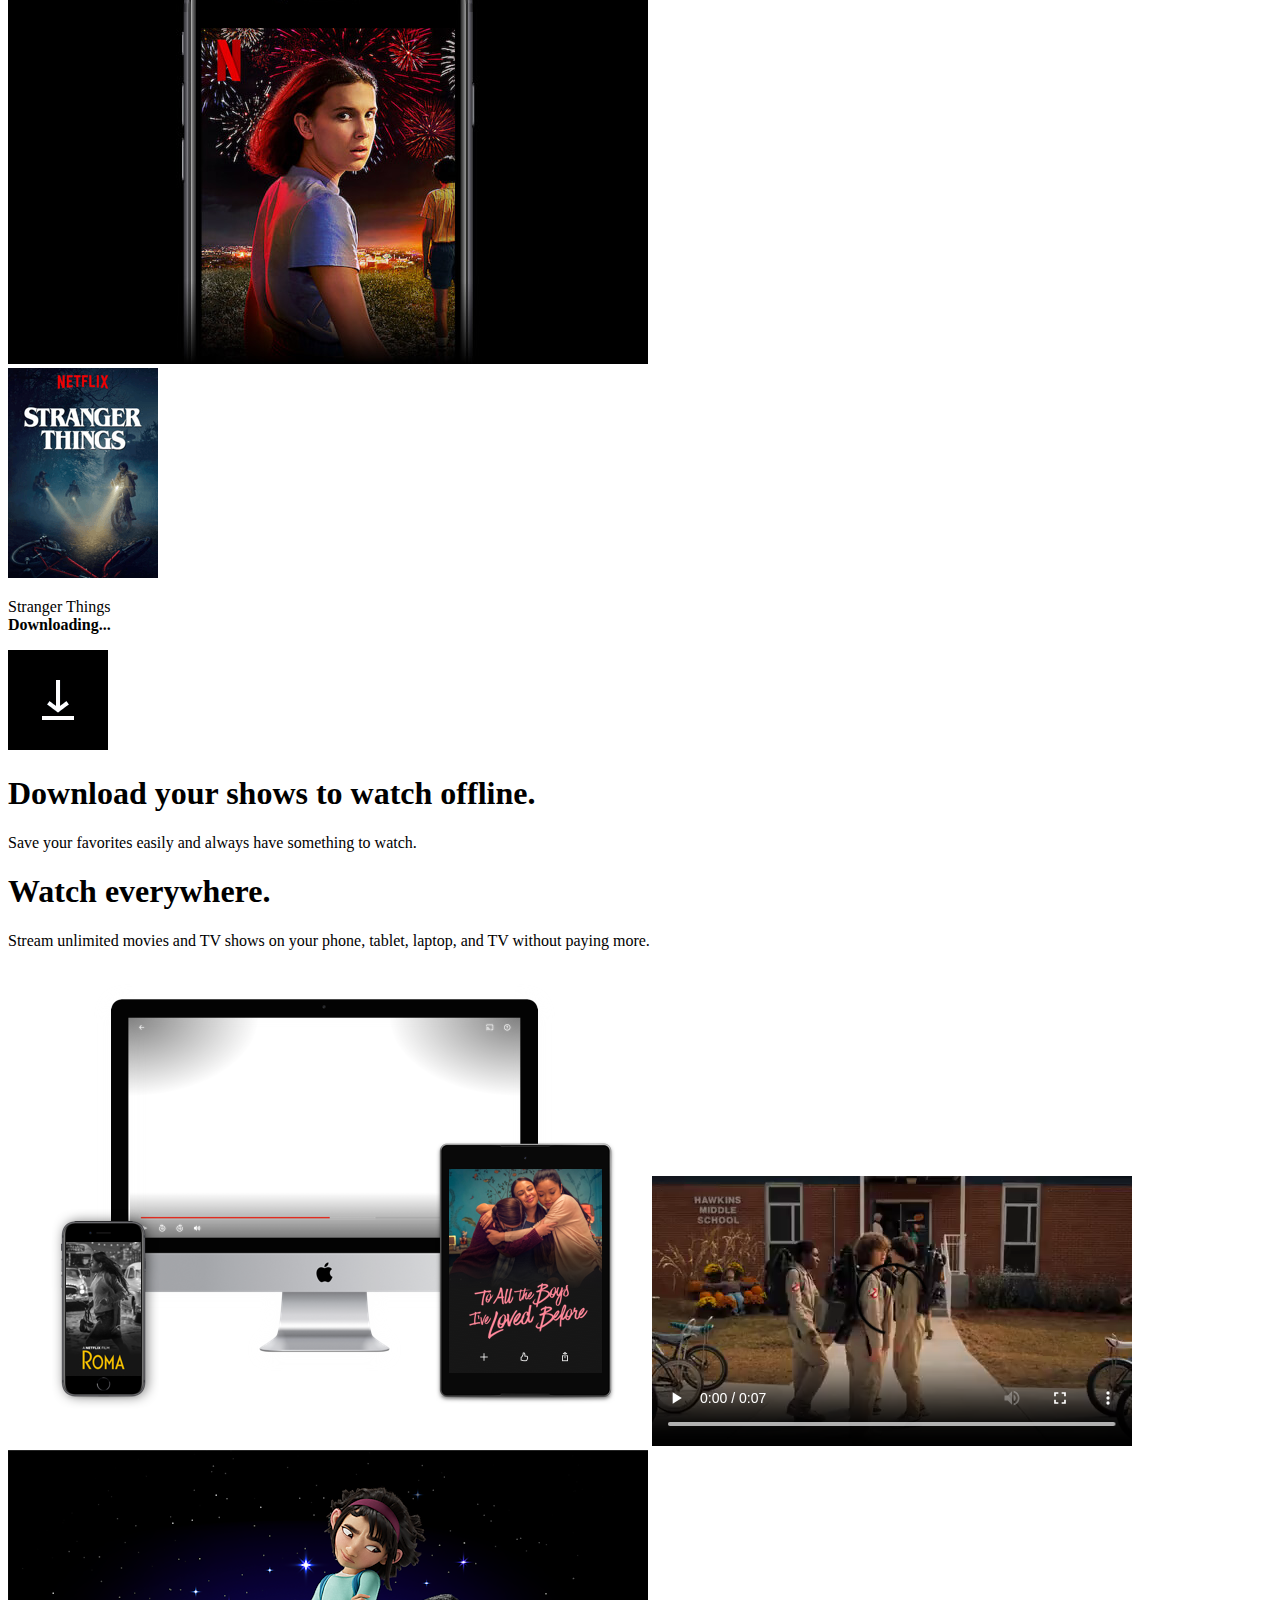
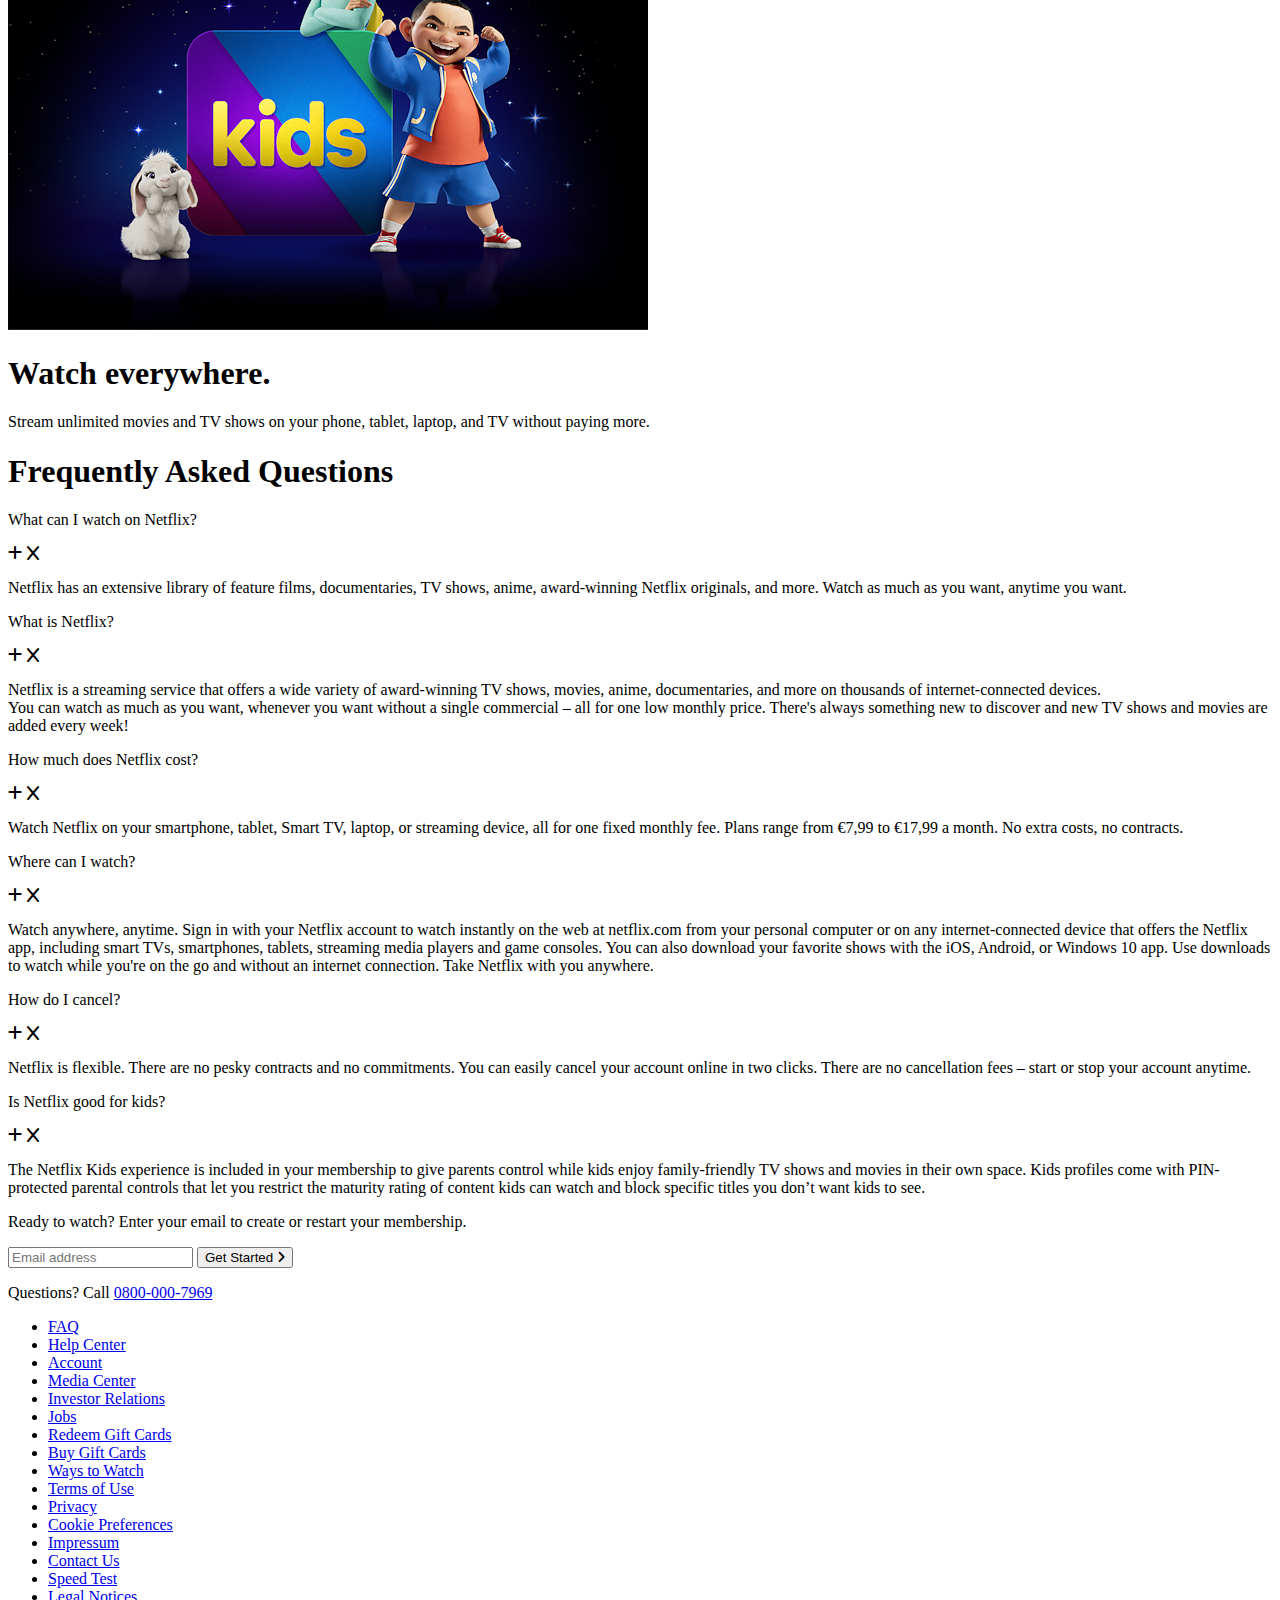
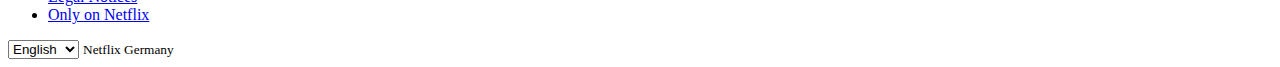
==== commit abde48b6: "mobile version done" ====
--- a/src/index.html
+++ b/src/index.html
@@ -17,13 +17,12 @@
         <a href="#"><img src="./images/netflix-logo-png-2562.png" alt="" /></a>
       </div>
       <div class="header-right">
-        <button onclick="lan()" class="lan">
-          <i class="fa-solid fa-earth-americas"></i>English
-          <i class="fa-solid fa-angle-down"></i>
-          <div id="langauge">
-              <a><i class="fa-solid fa-earth-americas"></i>Deutsch</a>
-          </div>
-        </button>
+        <select name="lang" id="2" > 
+          
+          <option selected value="English">English </option>
+          <option value="Deutsch">Deutsch</option>
+        </select>
+       
         <button class="signIn">Sign In</button>
       </div>
     </header>
@@ -251,7 +250,50 @@
           </div>
         </div>
       </div>
+      <!-- ============== last form ============== -->
+      <div class="lastForm">
+        
+       <div class="lastForm-container">
+          <p>
+            Ready to watch? Enter your email to create or restart your membership.
+          </p>
+          <form action="">
+            <input placeholder="Email address" type="email" name="email" id="1" />
+            <button>Get Started <i class="fa-solid fa-angle-right"></i></button>
+          </form>
+       </div>
+      </div>
     </main>
+    <!-- ================= footer ============== -->
+    <footer>
+      <div class="footer-container">
+        <p>Questions? Call <a href="tel:0800-000-7969" class="call">0800-000-7969</a></p>
+        <ul>
+          <li><a href="#">FAQ</a></li>
+          <li><a href="#">Help Center</a></li>
+          <li><a href="#">Account</a></li>
+          <li><a href="#">Media Center</a></li>
+          <li><a href="#">Investor Relations</a></li>
+          <li><a href="#">Jobs</a></li>
+          <li><a href="#">Redeem Gift Cards</a></li>
+          <li><a href="#">Buy Gift Cards</a></li>
+          <li><a href="#">Ways to Watch</a></li>
+          <li><a href="#">Terms of Use</a></li>
+          <li><a href="#">Privacy</a></li>
+          <li><a href="#">Cookie Preferences</a></li>
+          <li><a href="#">Impressum</a></li>
+          <li><a href="#">Contact Us</a></li>
+          <li><a href="#">Speed Test</a></li>
+          <li><a href="#">Legal Notices</a></li>
+          <li><a href="#">Only on Netflix</a></li>
+        </ul>
+        <select name="lang" id="2">
+          <option  selected value="English">English</option>
+          <option value="Deutsch">Deutsch</option>
+        </select>
+        <small>Netflix Germany</small>
+      </div>
+    </footer>
     <script src="./javascript/main.js"></script>
   </body>
 </html>
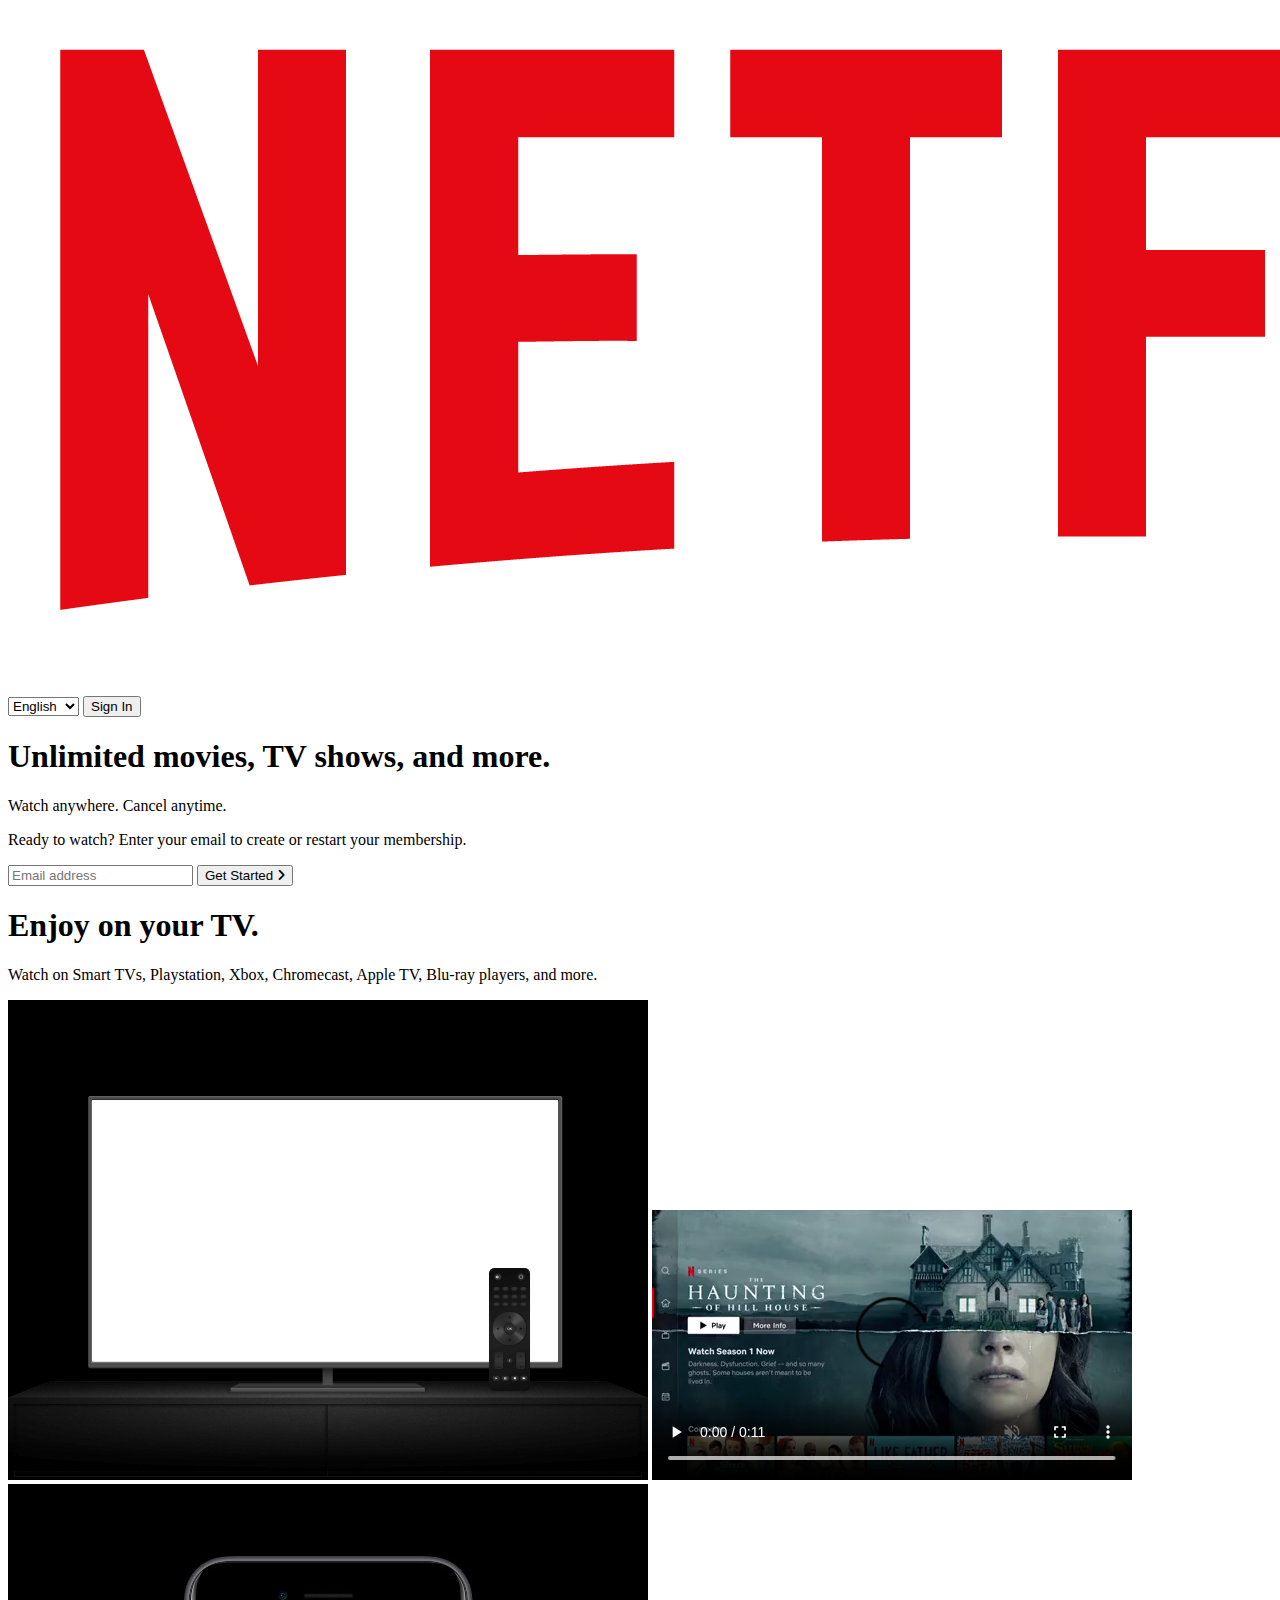
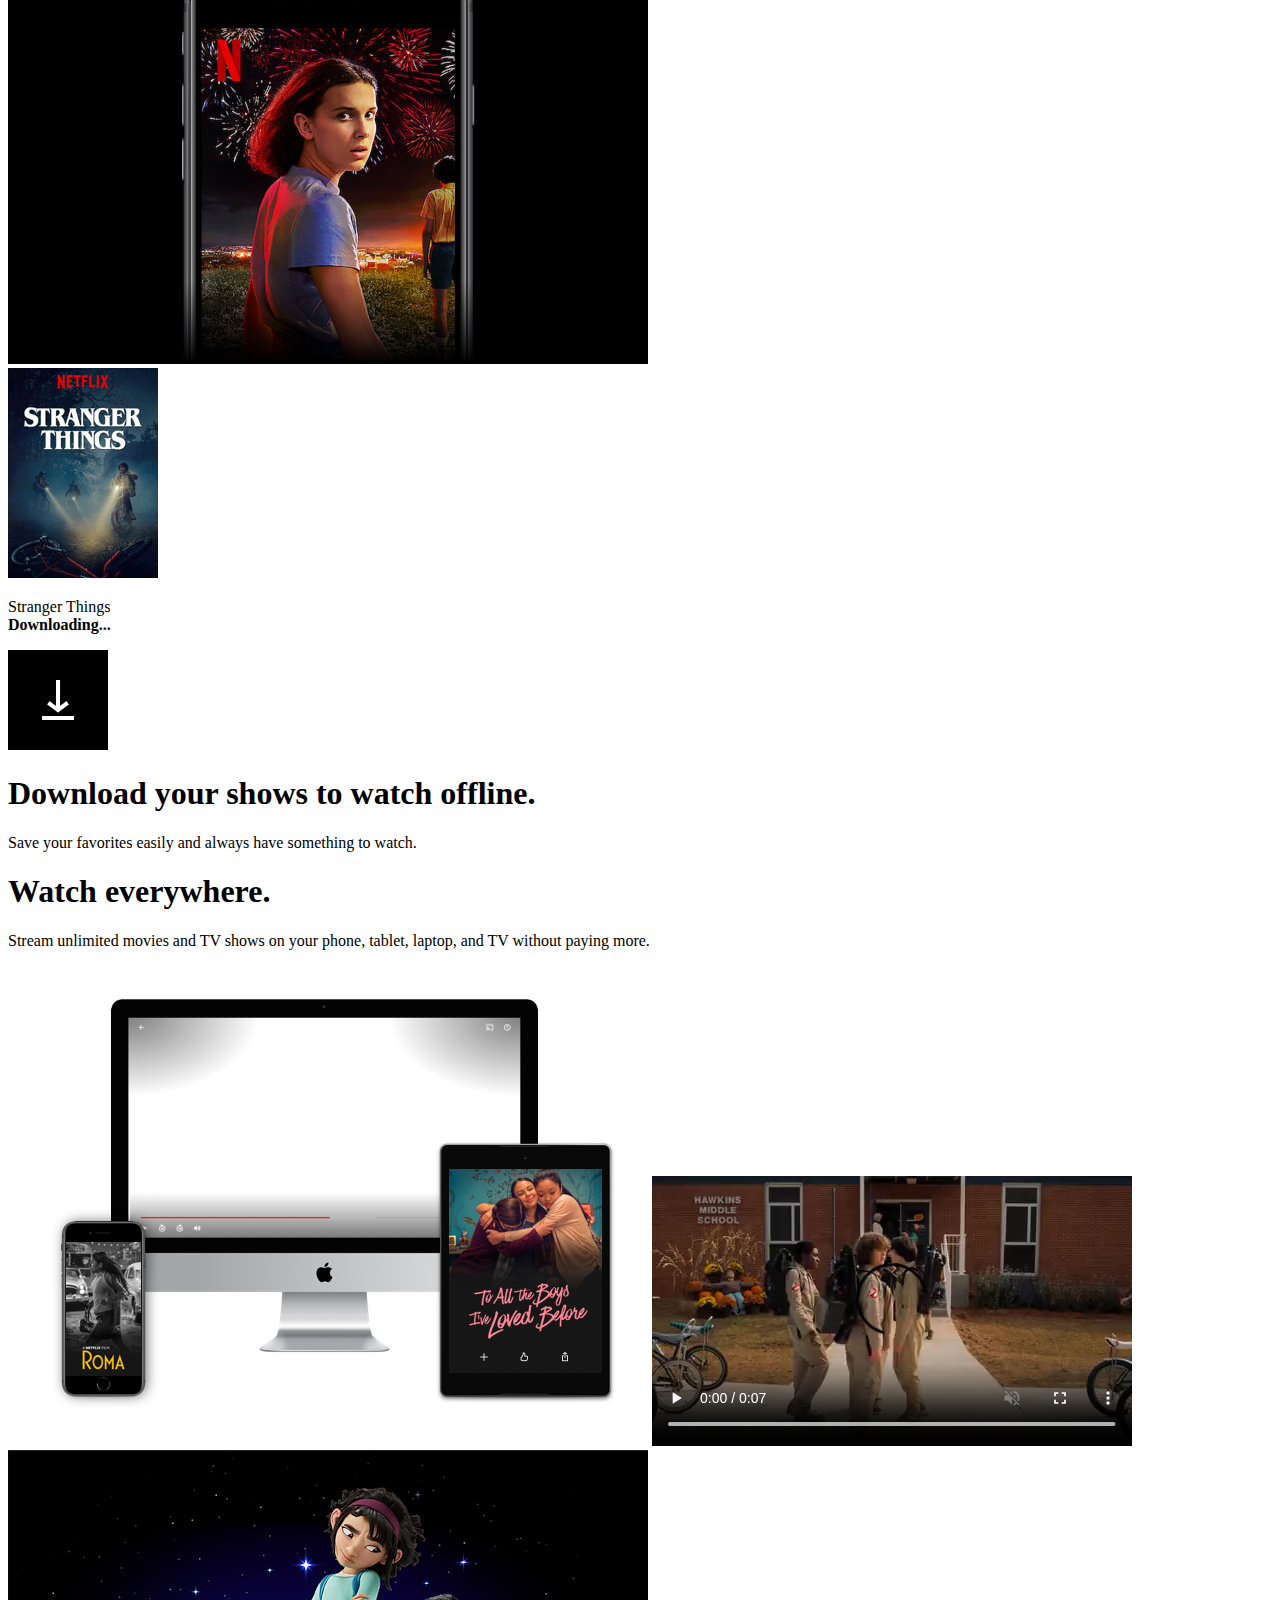
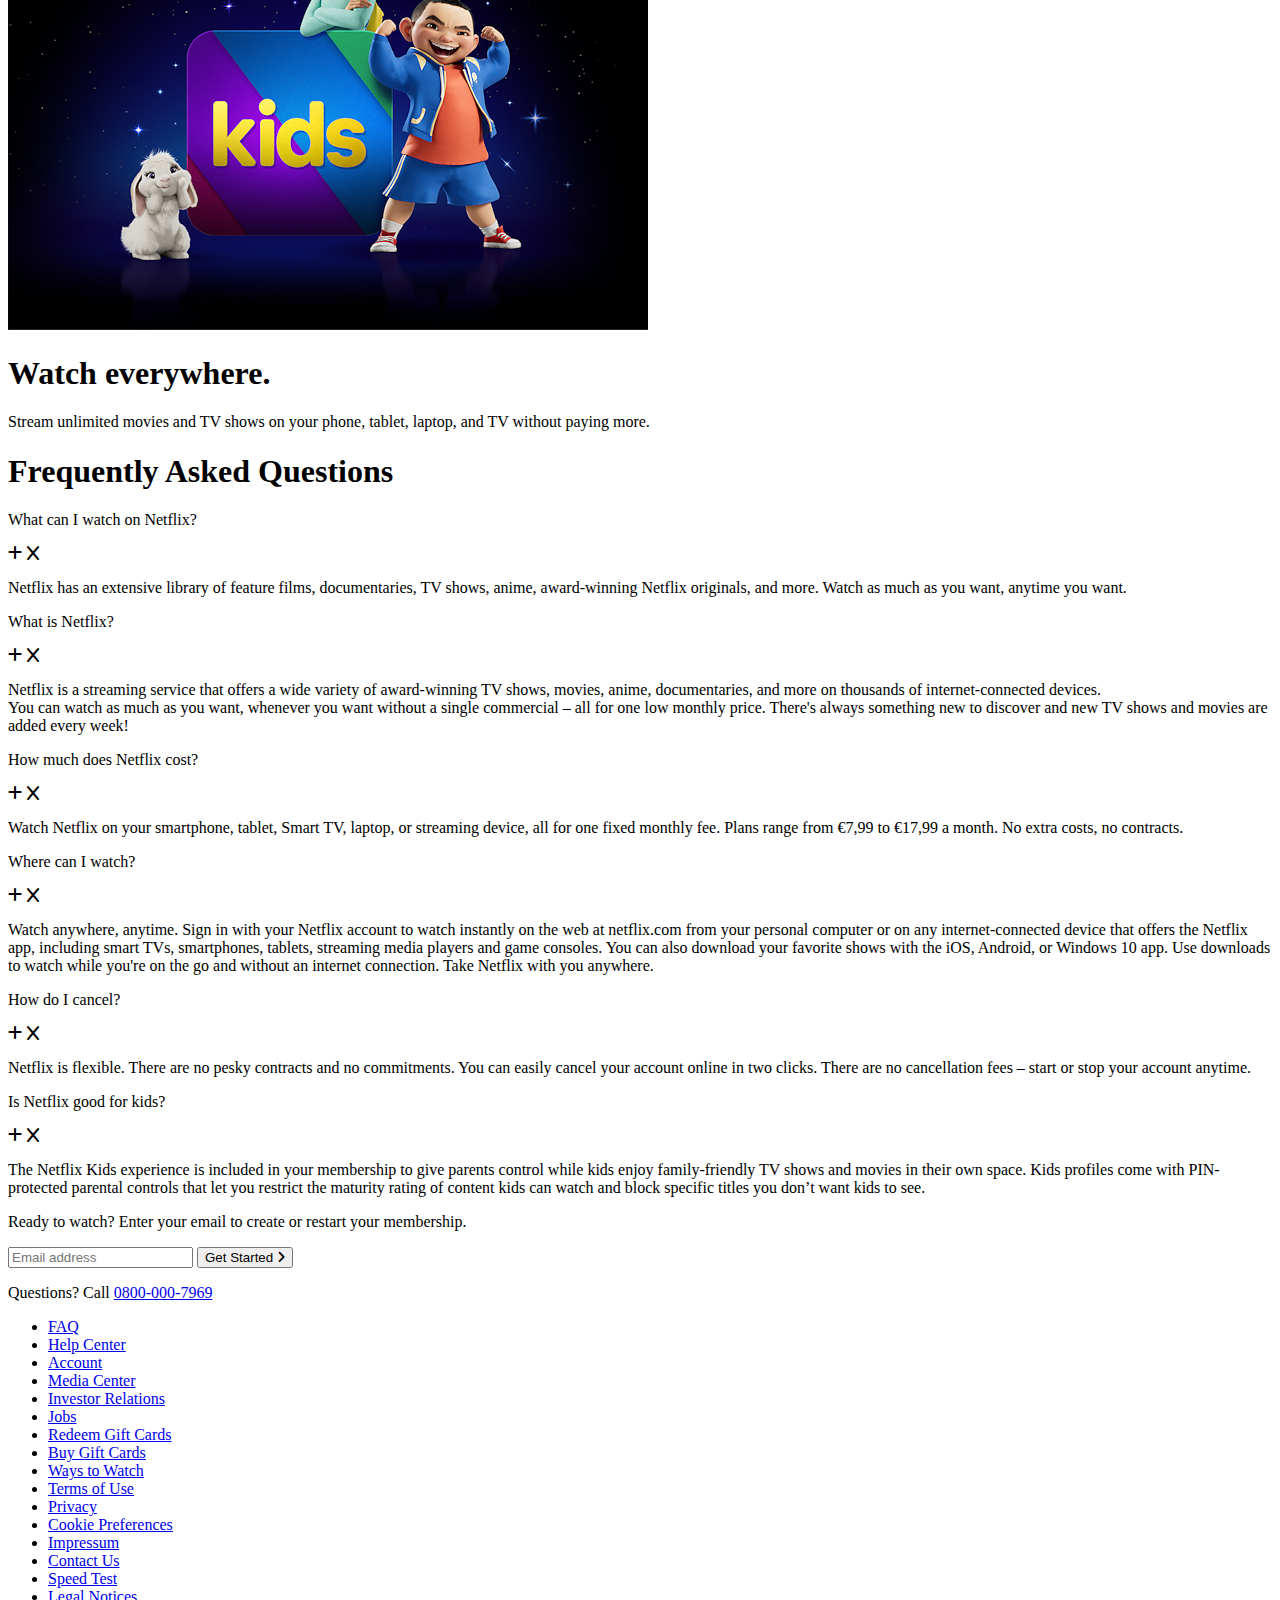
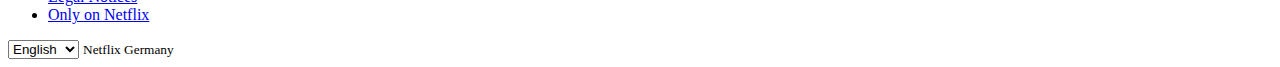
==== commit 52c593cf: "update" ====
--- a/src/index.html
+++ b/src/index.html
@@ -54,8 +54,8 @@
           <div class="tv-img">
             <a class="tv-png"><img src="./images/tv.png" alt="" /></a>
             <a class="tv-vid"
-              ><video controls autoplay loop>
-                <source src="./images/video-tv-0819.m4v" /></video
+              ><video autoplay loop controls muted >
+                <source src="./images/video-tv-0819.m4v"/></video
             ></a>
           </div>
         </div>
@@ -99,7 +99,7 @@
               ><img src="./images/device-pile.png" alt=""
             /></a>
             <a class="everywhere-vid"
-              ><video controls autoplay loop>
+              ><video controls autoplay loop muted >
                 <source src="./images/video-devices.m4v" /></video
             ></a>
           </div>
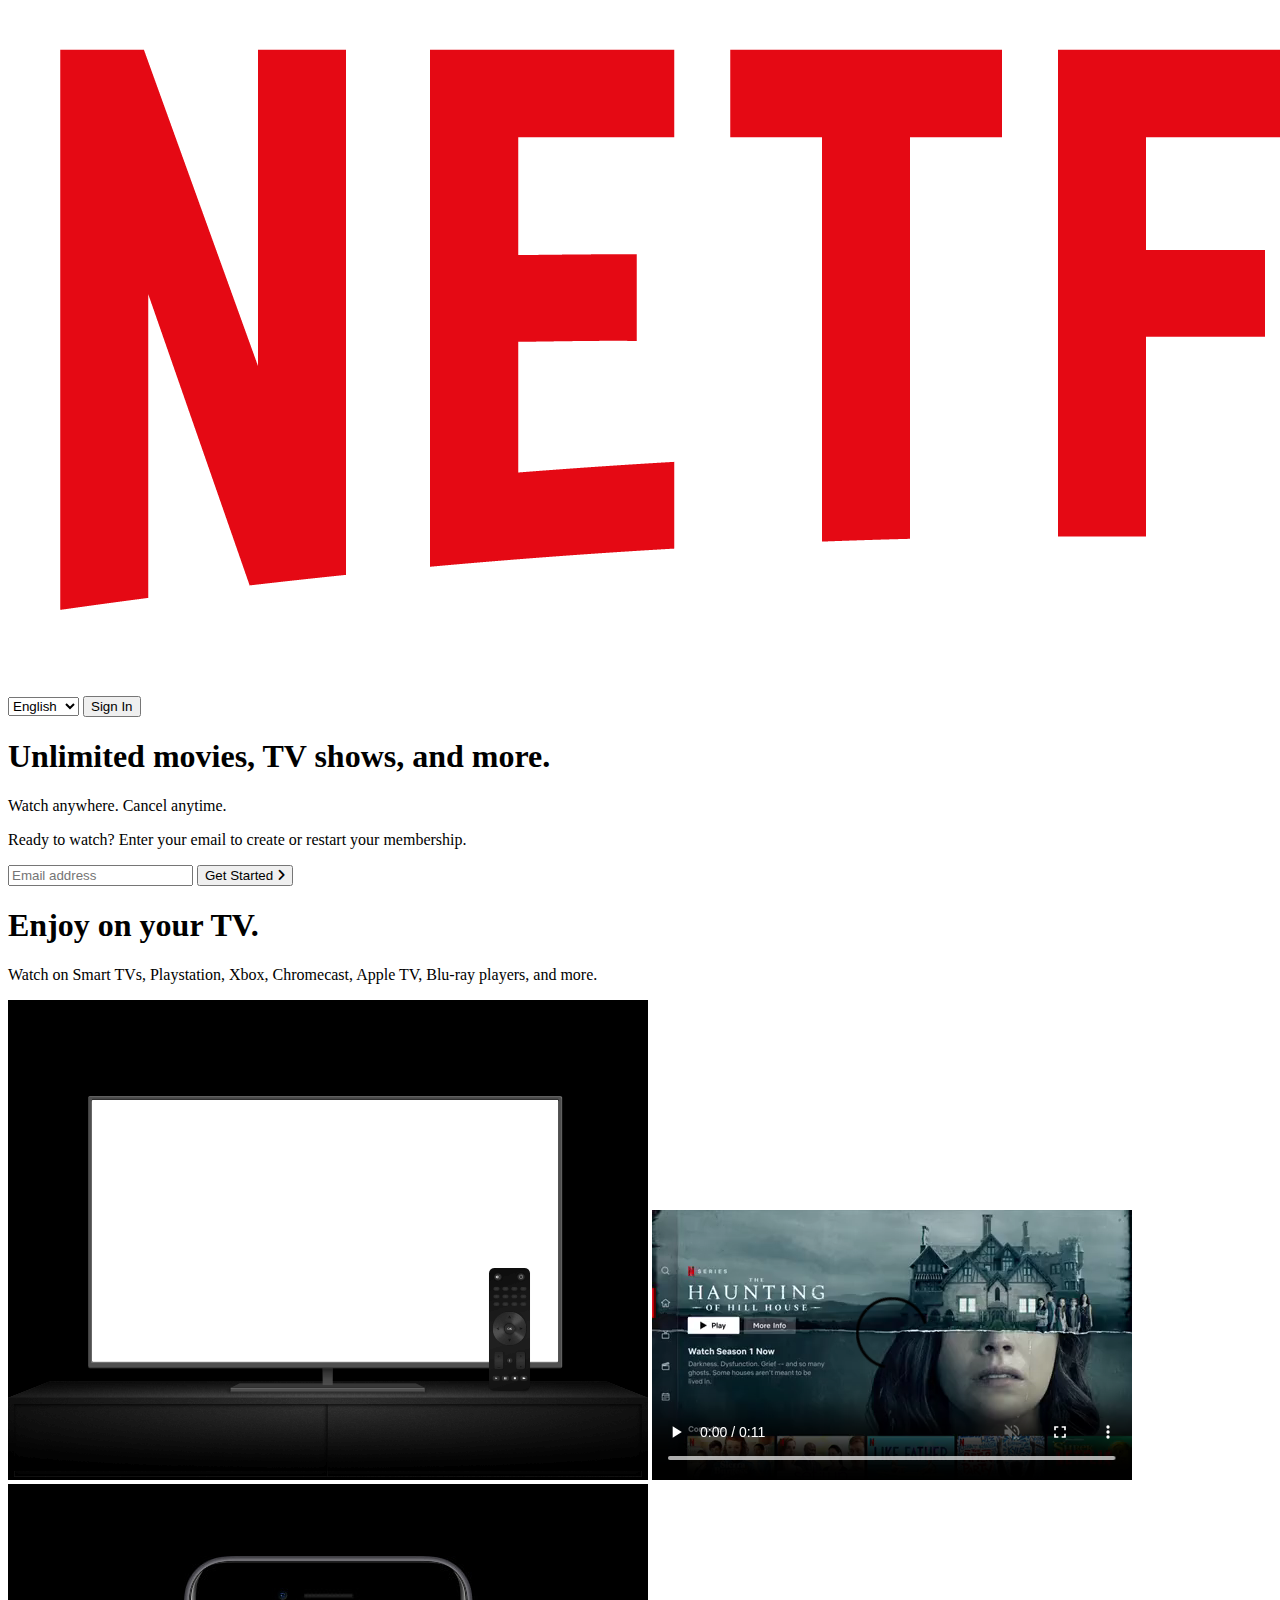
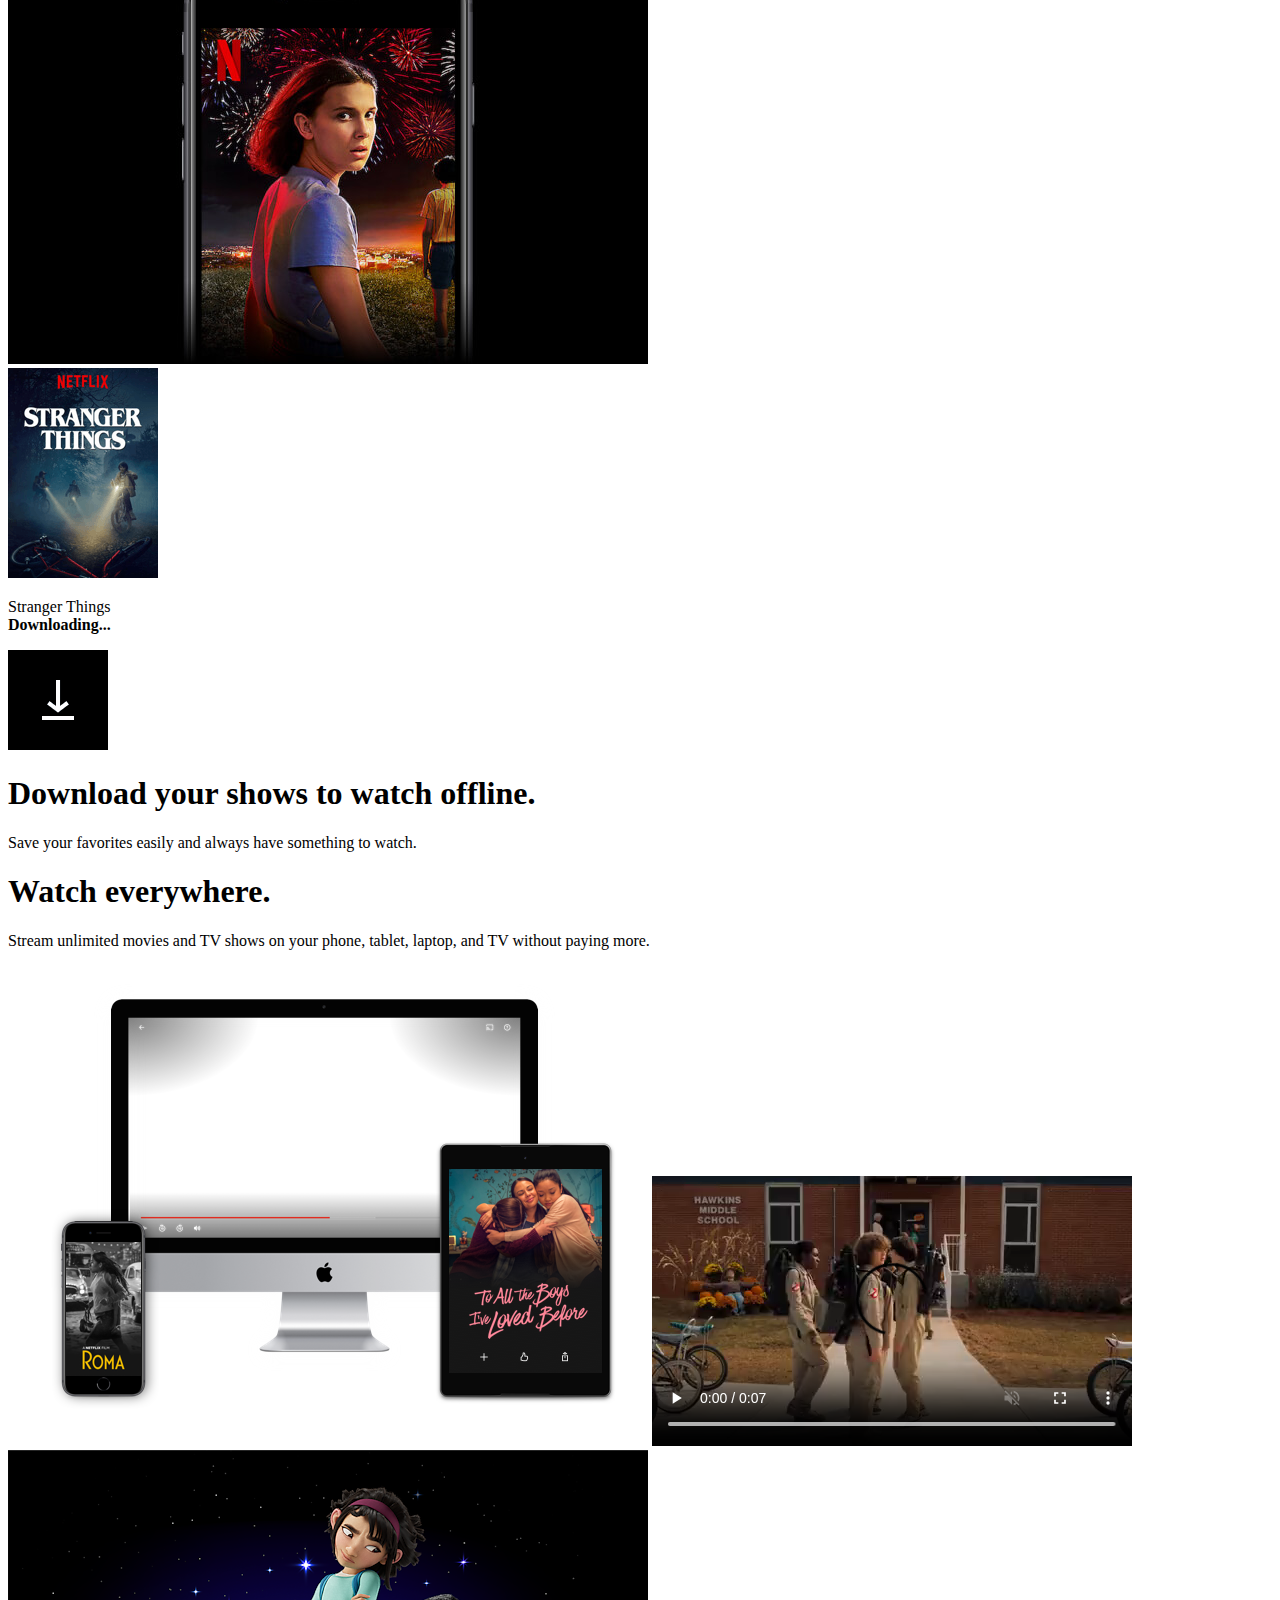
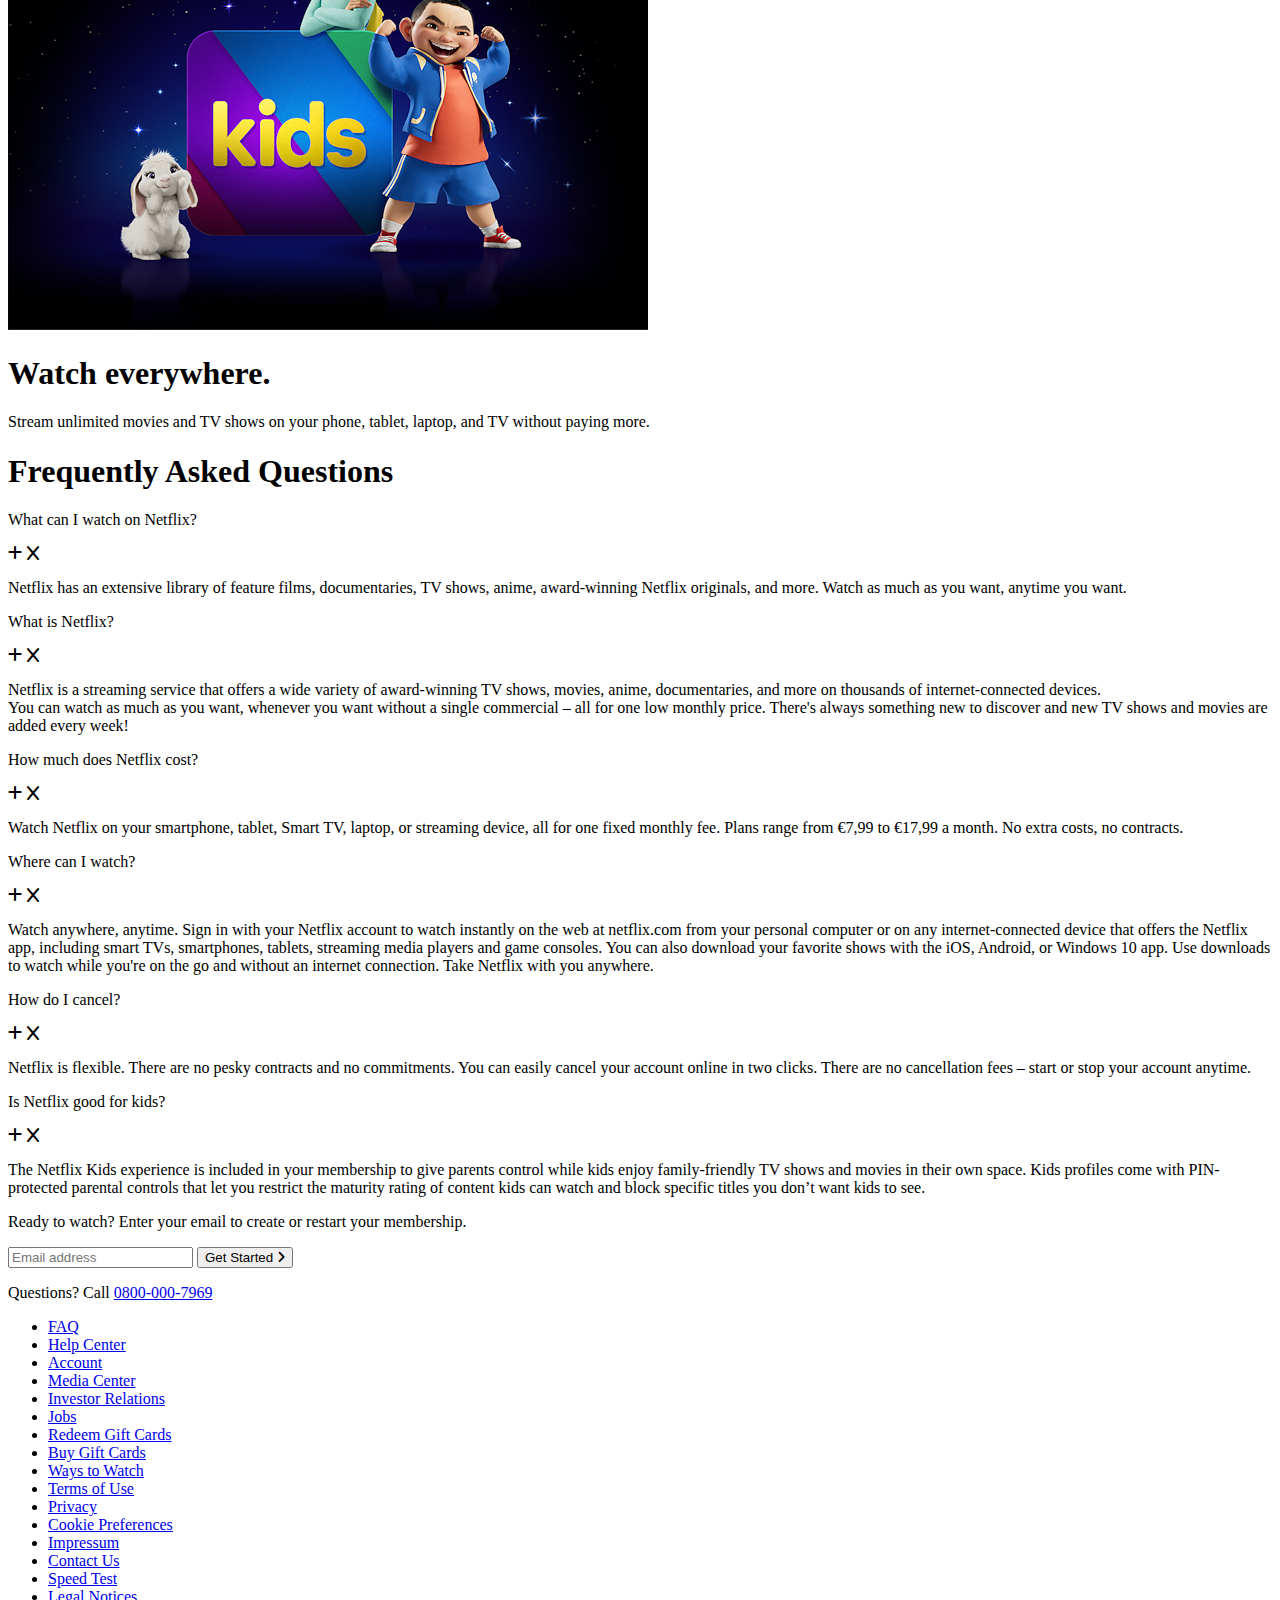
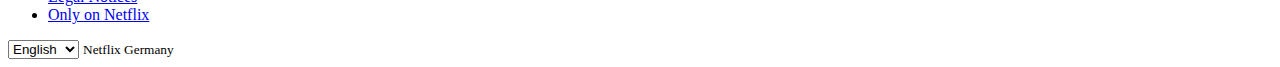
==== commit 5ac193d3: "update" ====
--- a/src/index.html
+++ b/src/index.html
@@ -20,6 +20,7 @@
         <select name="lang" id="2" > 
           
           <option selected value="English">English </option>
+          
           <option value="Deutsch">Deutsch</option>
         </select>
        
@@ -54,7 +55,7 @@
           <div class="tv-img">
             <a class="tv-png"><img src="./images/tv.png" alt="" /></a>
             <a class="tv-vid"
-              ><video autoplay loop controls muted >
+              ><video playsinline autoplay loop controls muted >
                 <source src="./images/video-tv-0819.m4v"/></video
             ></a>
           </div>
@@ -99,7 +100,7 @@
               ><img src="./images/device-pile.png" alt=""
             /></a>
             <a class="everywhere-vid"
-              ><video controls autoplay loop muted >
+              ><video playsinline controls autoplay loop muted >
                 <source src="./images/video-devices.m4v" /></video
             ></a>
           </div>
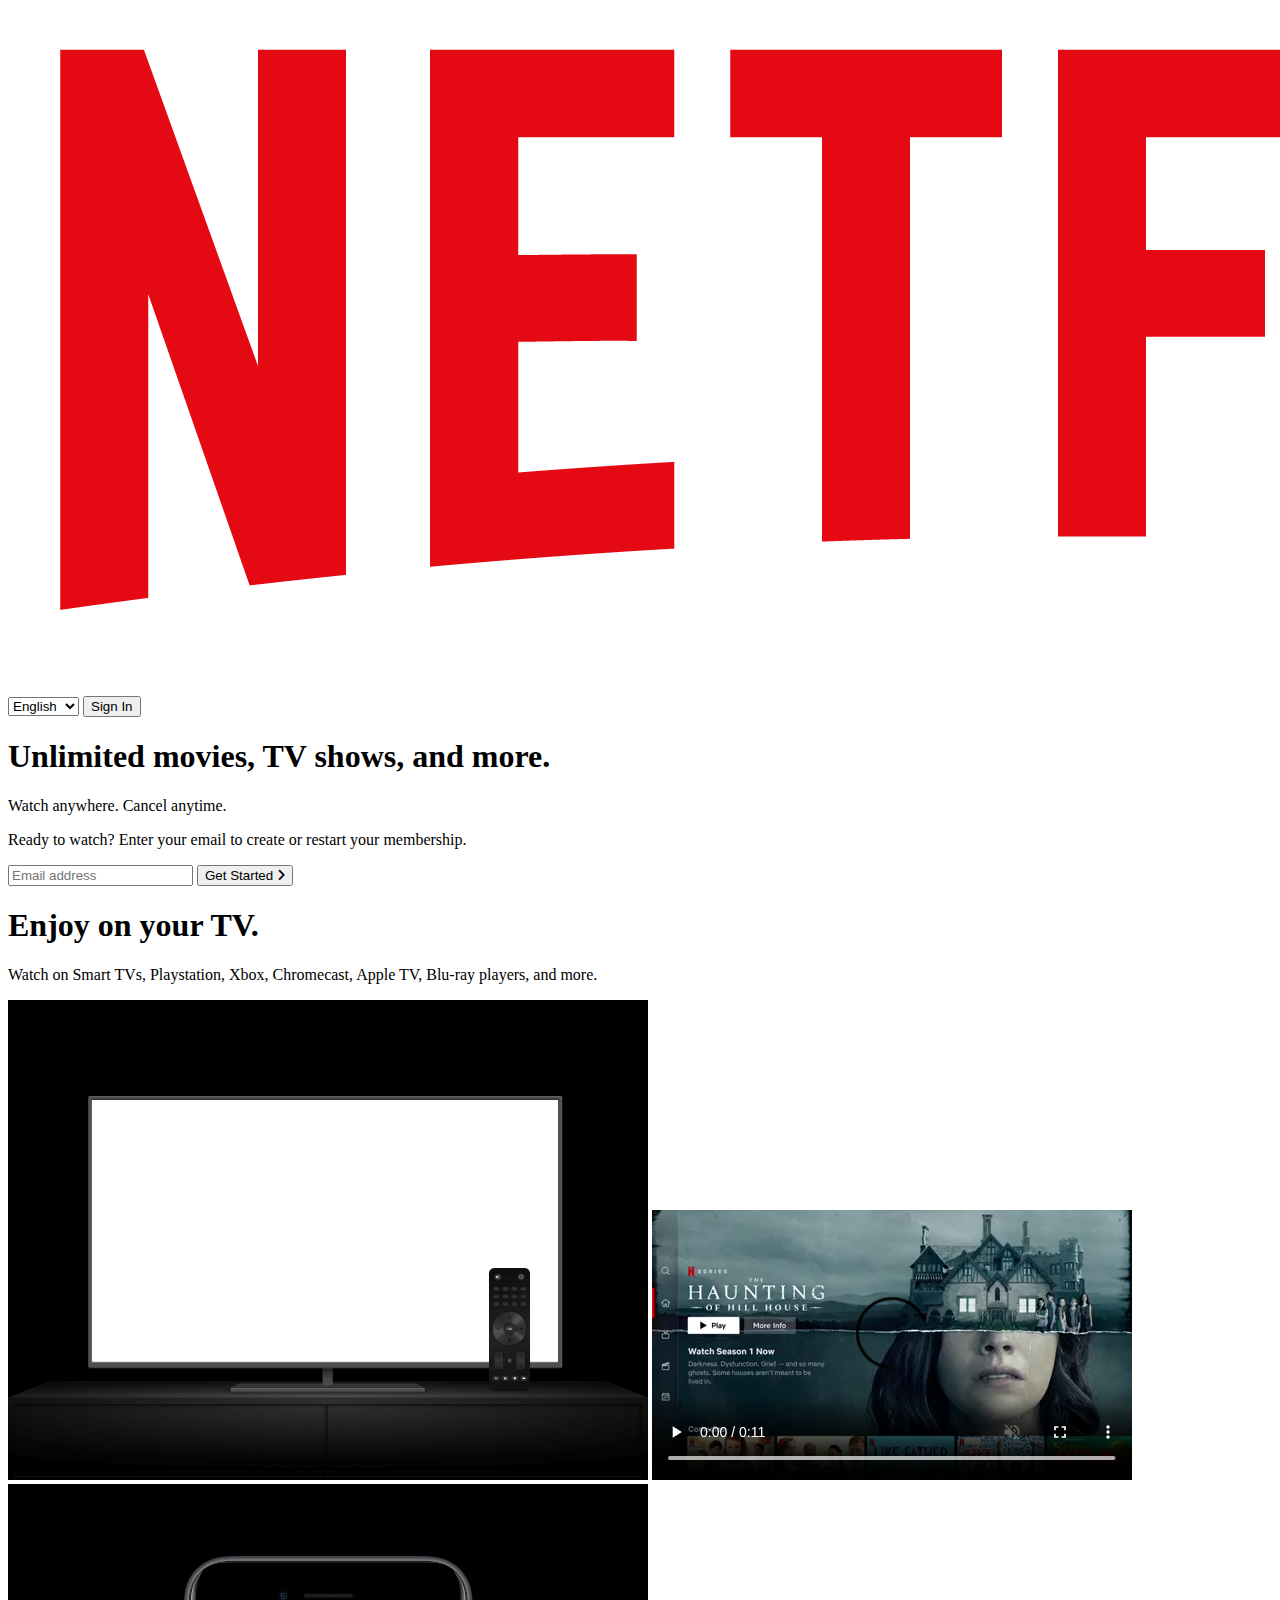
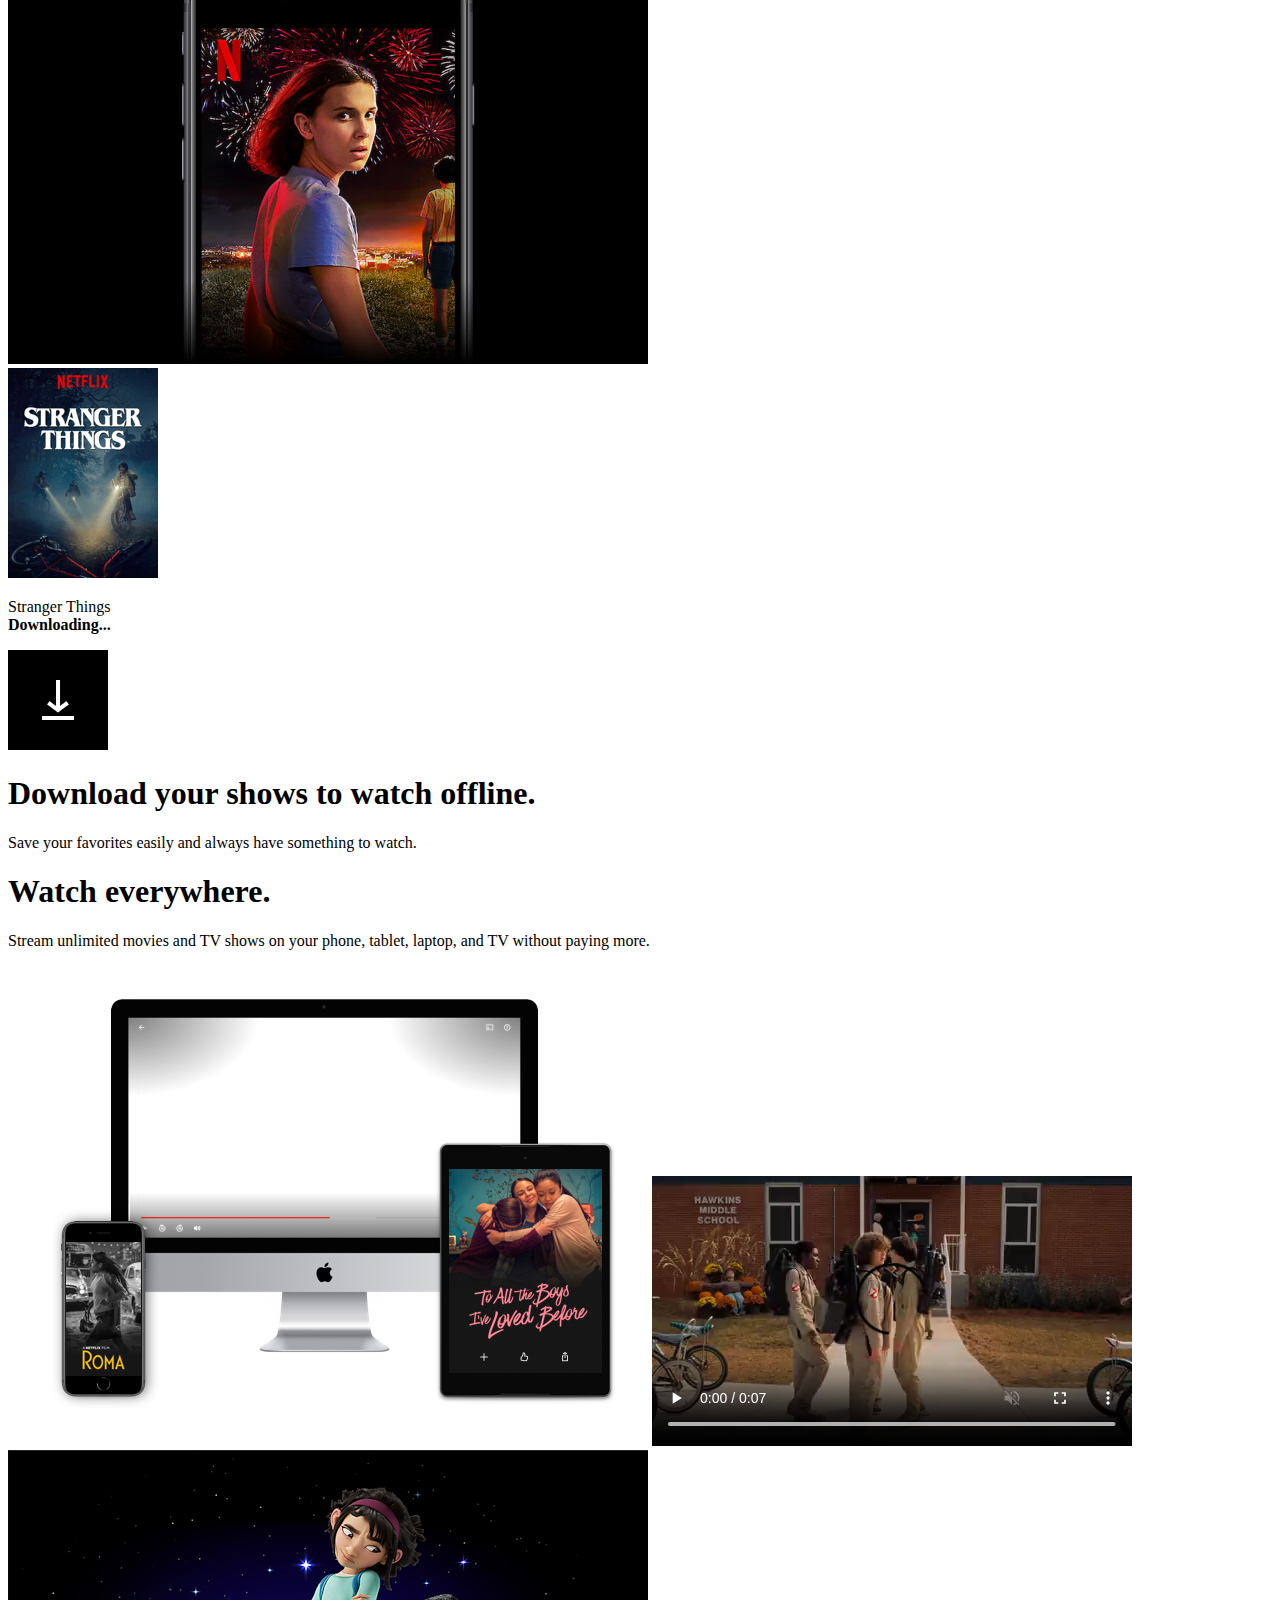
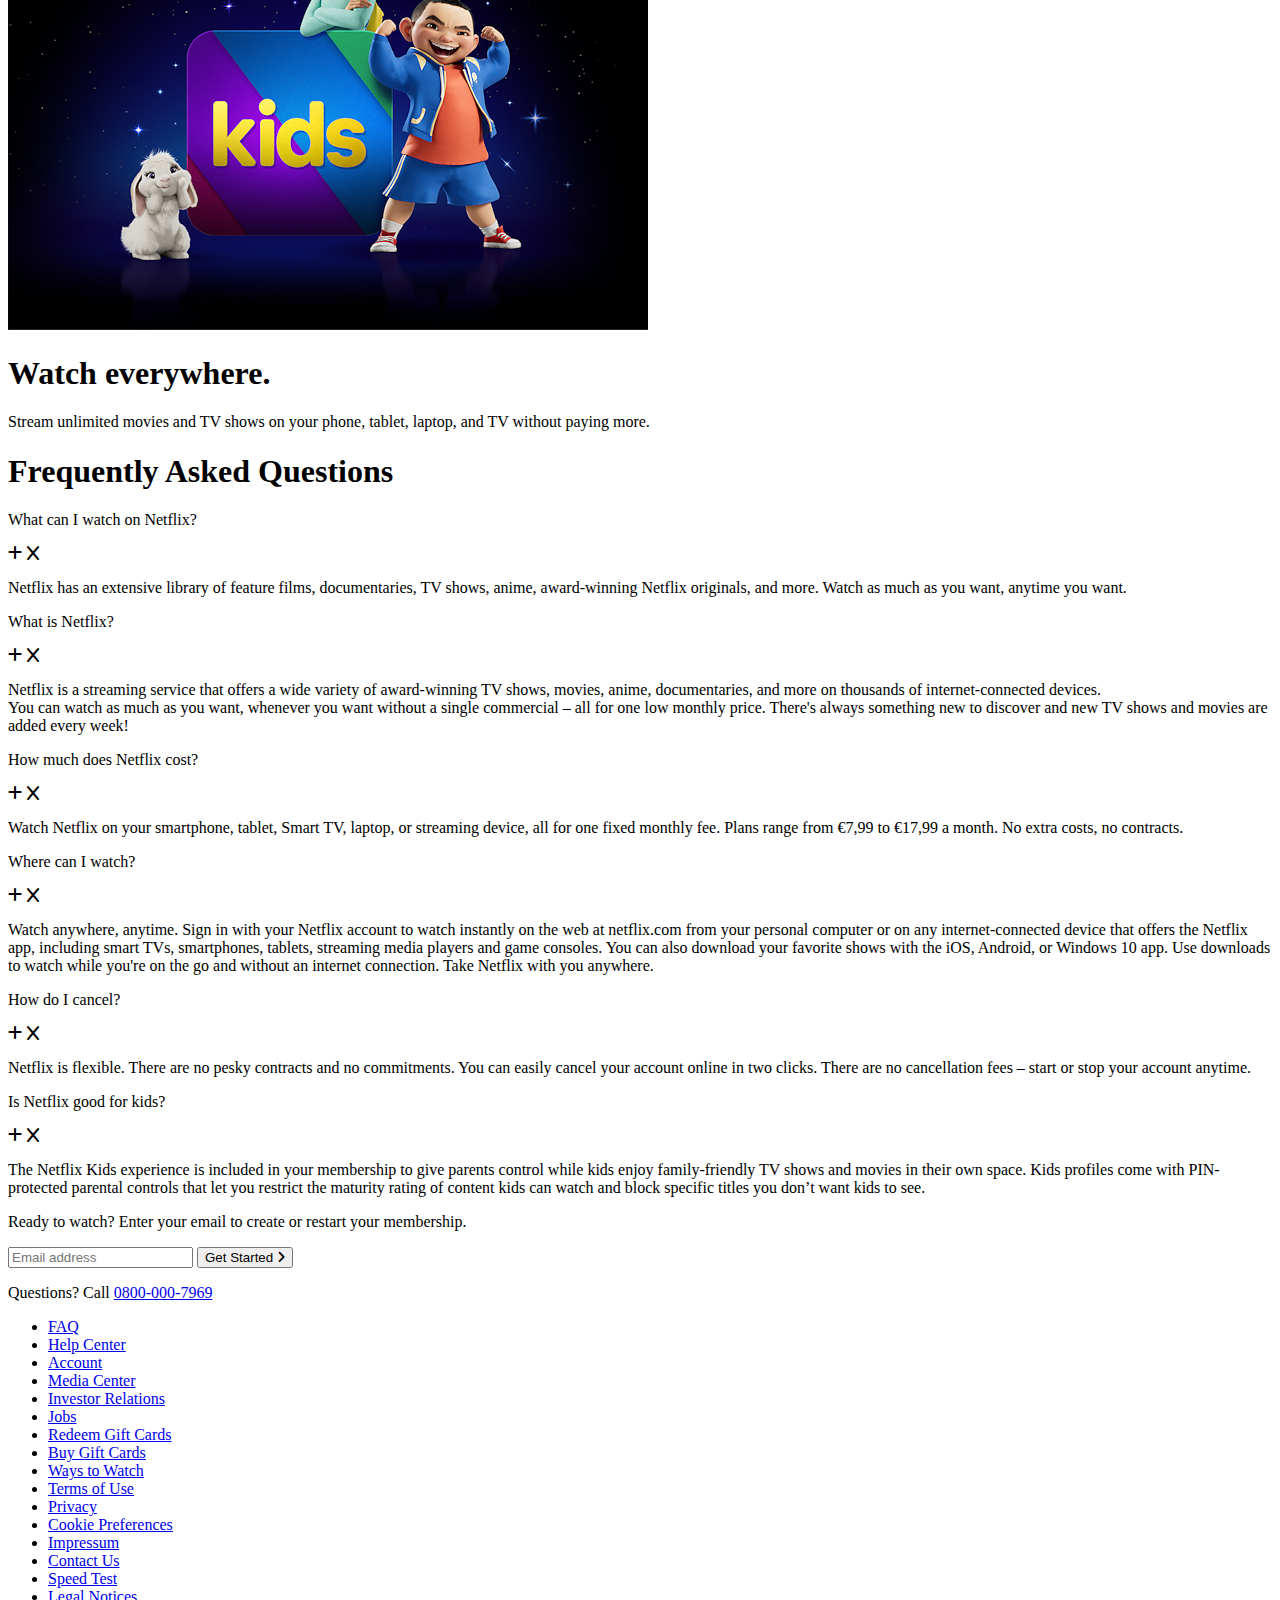
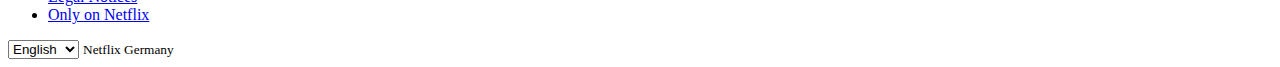
==== commit 84abb78b: "added icon" ====
--- a/src/index.html
+++ b/src/index.html
@@ -8,6 +8,7 @@
       rel="stylesheet"
       href="https://cdnjs.cloudflare.com/ajax/libs/font-awesome/6.1.1/css/all.min.css"
     />
+    <link rel="icon" href="./images/icon.ico">
     <link rel="stylesheet" href="./styles/main.css" />
     <title>Netflix-Clone</title>
   </head>
@@ -55,7 +56,7 @@
           <div class="tv-img">
             <a class="tv-png"><img src="./images/tv.png" alt="" /></a>
             <a class="tv-vid"
-              ><video playsinline autoplay loop controls muted >
+              ><video  autoplay loop controls muted >
                 <source src="./images/video-tv-0819.m4v"/></video
             ></a>
           </div>
@@ -100,7 +101,7 @@
               ><img src="./images/device-pile.png" alt=""
             /></a>
             <a class="everywhere-vid"
-              ><video playsinline controls autoplay loop muted >
+              ><video  controls autoplay loop muted >
                 <source src="./images/video-devices.m4v" /></video
             ></a>
           </div>
